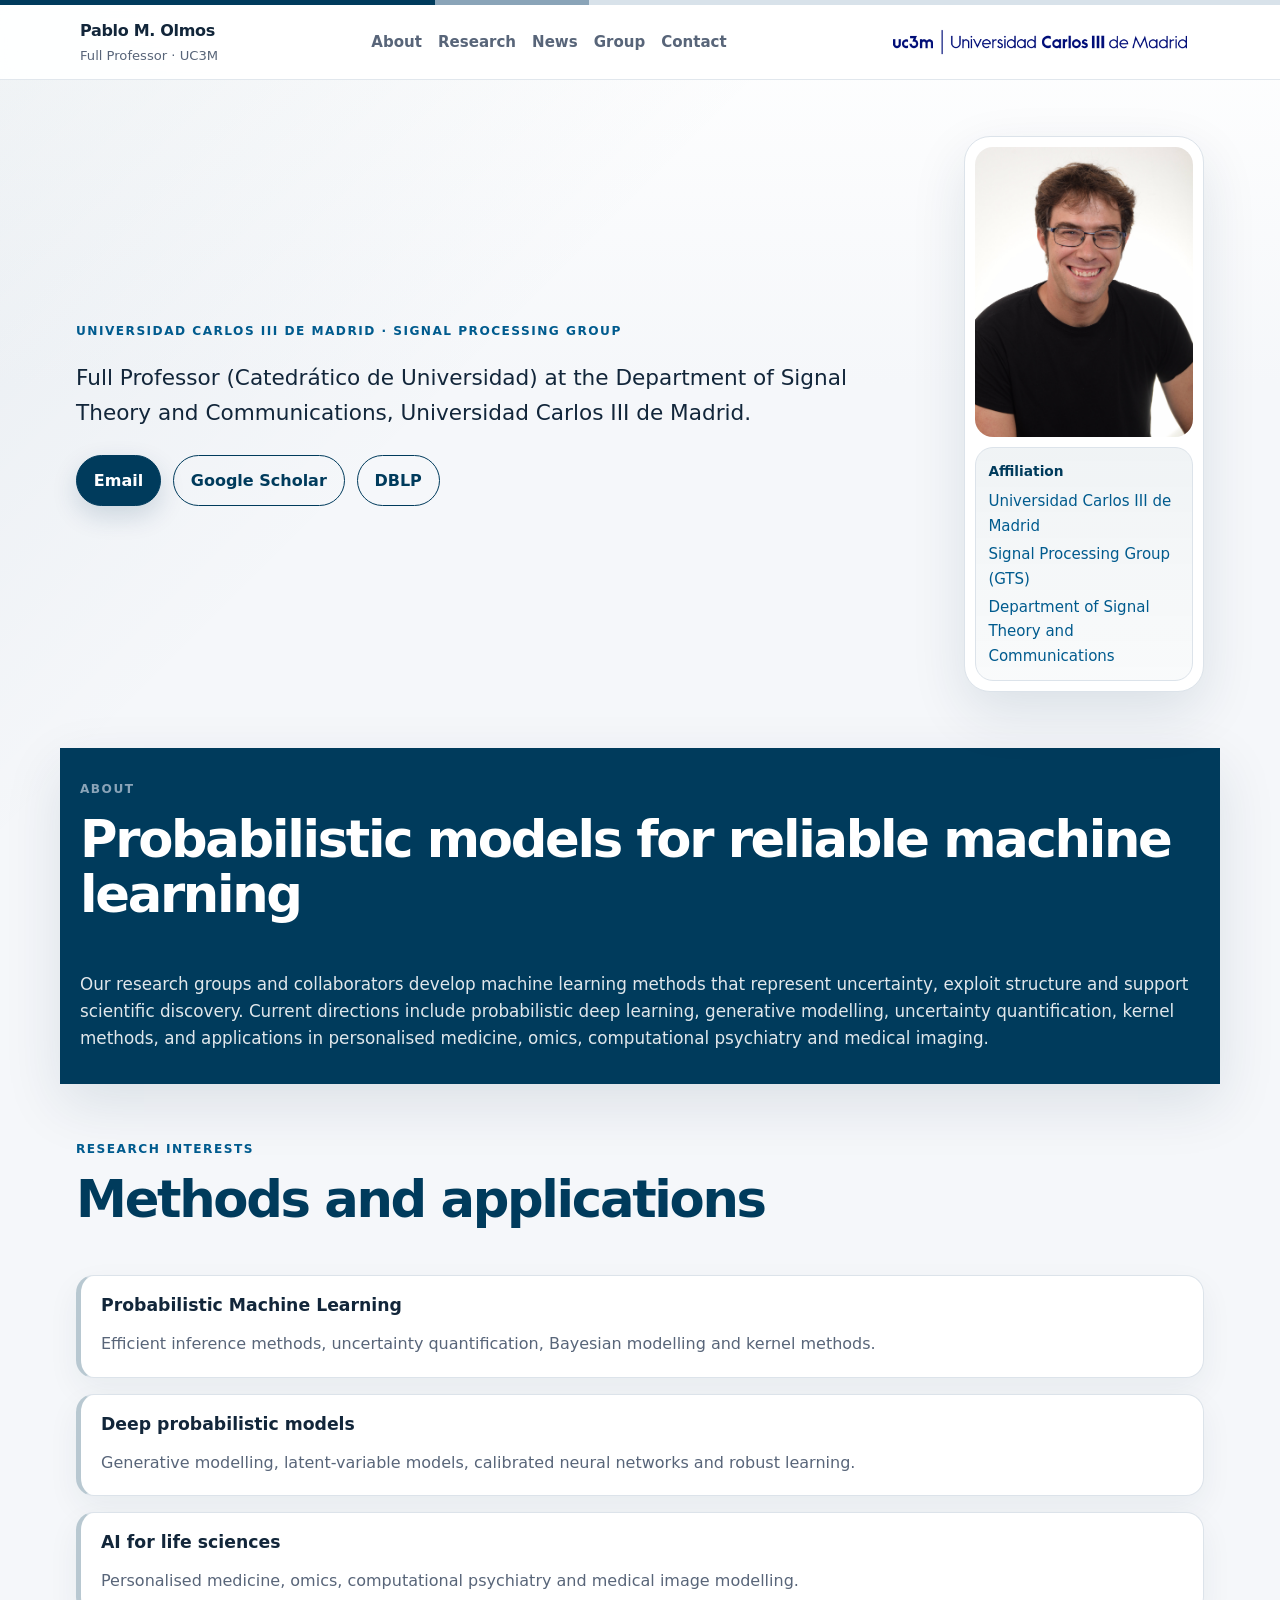
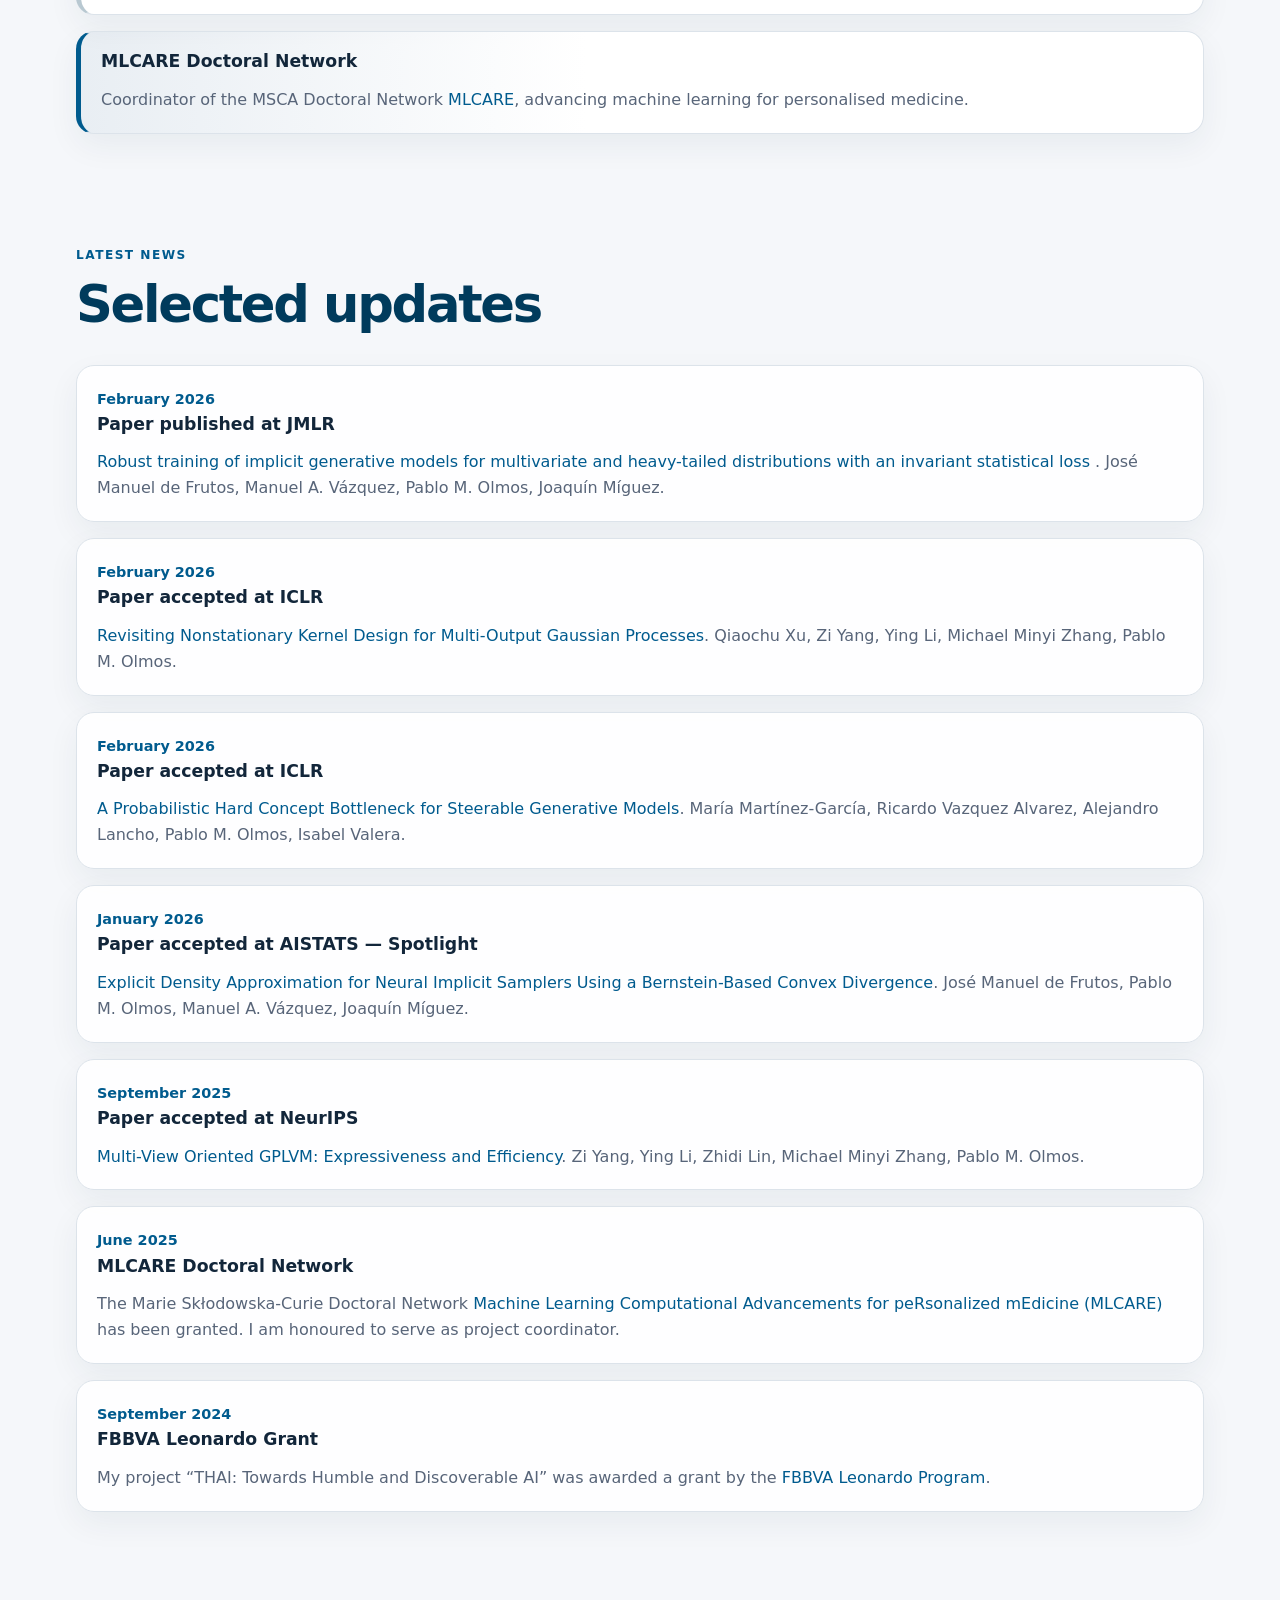
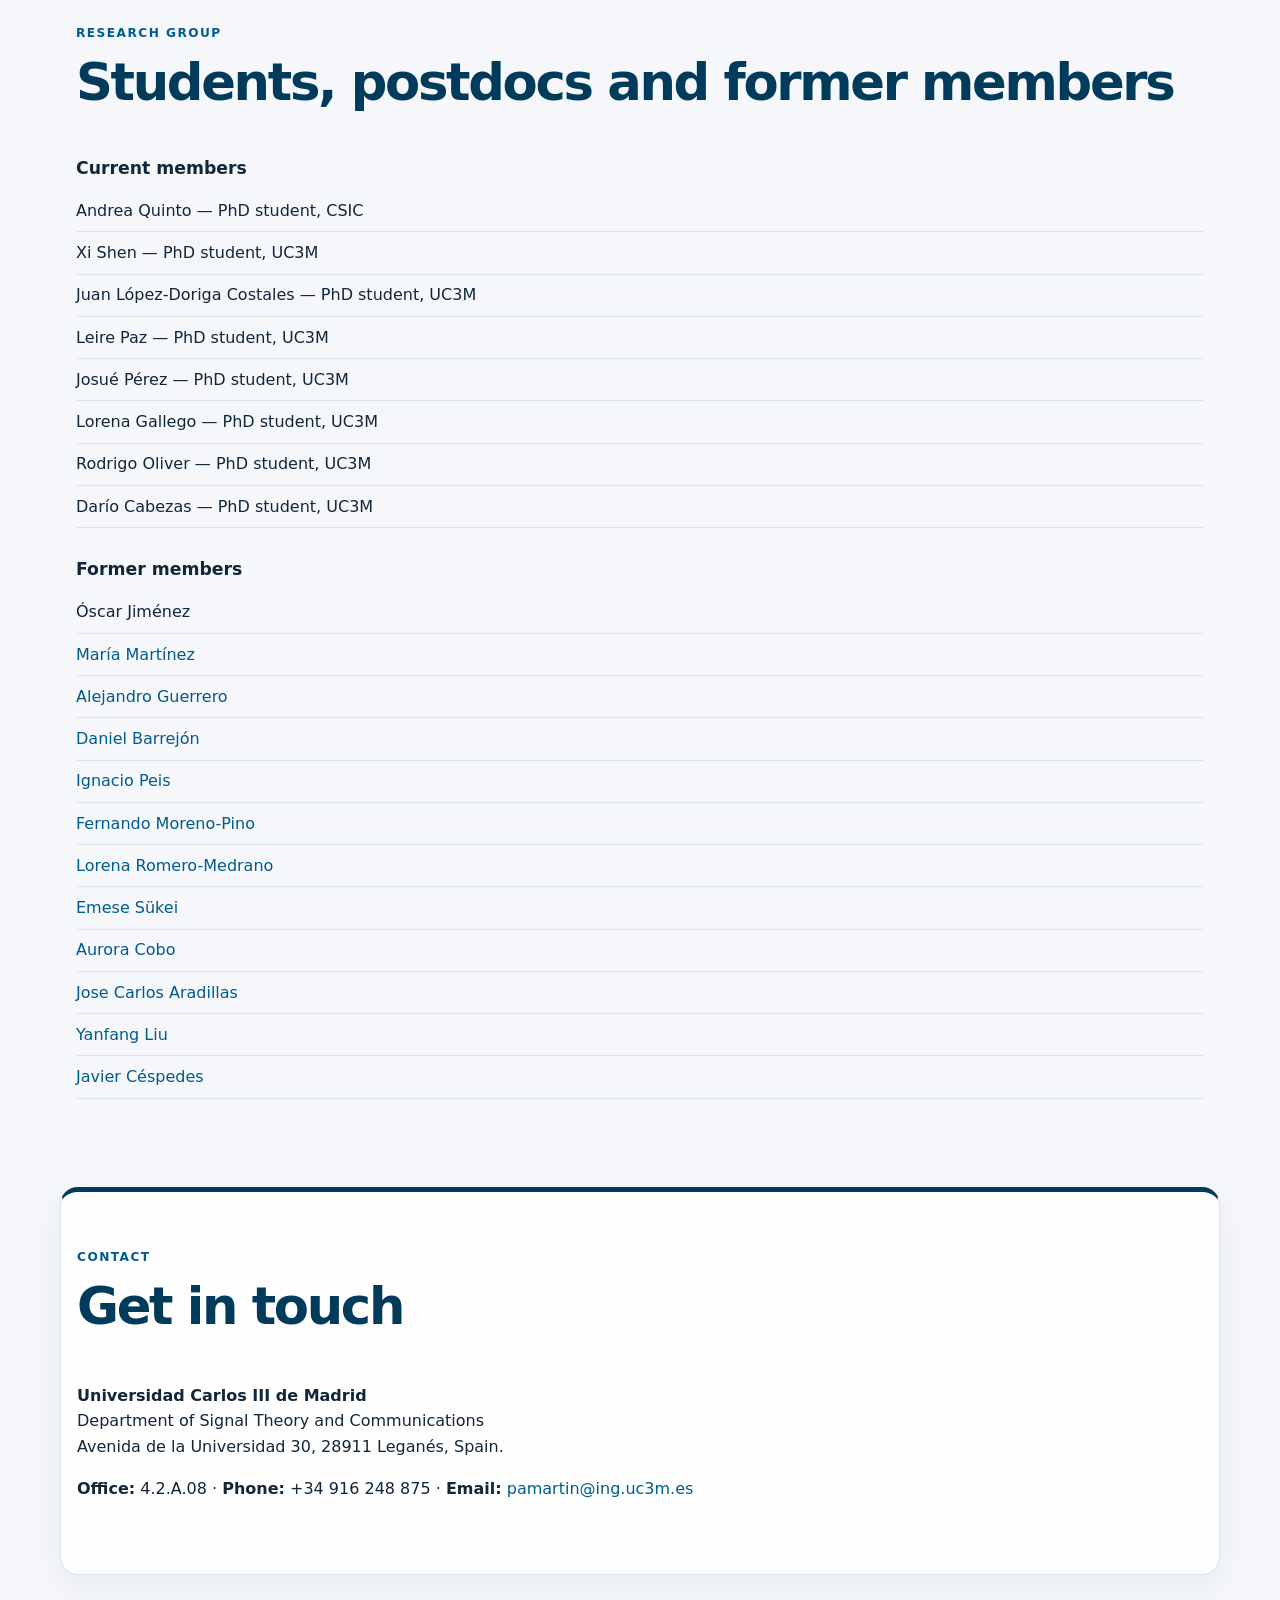
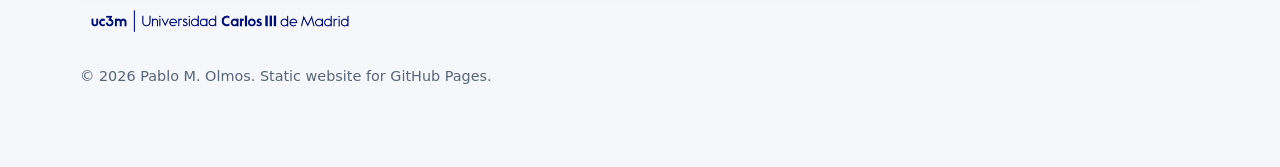
==== index.html @ 57d742e1 "page update" ====
<!doctype html>
<html lang="en">
<head>
  <meta charset="utf-8" />
  <meta name="viewport" content="width=device-width, initial-scale=1" />
  <meta name="description" content="Pablo M. Olmos — Full Professor at Universidad Carlos III de Madrid. Probabilistic machine learning, deep probabilistic models, and AI for personalised medicine." />
  <title>Pablo M. Olmos · UC3M</title>
  <style>
:root {
  --bg: #f5f7fa;
  --surface: #ffffff;
  --text: #12263a;
  --muted: #586579;
  --line: #dce3ea;
  --uc3m-blue: #003b5c;
  --uc3m-blue-2: #005b8e;
  --uc3m-accent: #4f7f9f;
  --uc3m-soft: #8aa4b8;
  --card: #ffffff;
  --shadow: 0 20px 55px rgba(0, 43, 73, .11);
  --radius: 18px;
}

* { box-sizing: border-box; }
html { scroll-behavior: smooth; }
body {
  margin: 0;
  font-family: Inter, ui-sans-serif, system-ui, -apple-system, BlinkMacSystemFont, "Segoe UI", sans-serif;
  color: var(--text);
  background:
    linear-gradient(135deg, rgba(0, 59, 92, .06), transparent 38rem),
    linear-gradient(180deg, #ffffff 0, var(--bg) 24rem);
  line-height: 1.62;
}

a { color: var(--uc3m-blue-2); text-decoration: none; }
a:hover { color: var(--uc3m-blue-2); text-decoration: underline; }

.site-header {
  position: sticky;
  top: 0;
  z-index: 10;
  background: rgba(255, 255, 255, .93);
  backdrop-filter: blur(16px);
  border-bottom: 1px solid rgba(220, 227, 234, .85);
}
.topline {
  height: 5px;
  background: linear-gradient(90deg, var(--uc3m-blue) 0 34%, var(--uc3m-soft) 34% 46%, #d8e2ea 46% 100%);
}
.nav {
  max-width: 1160px;
  margin: 0 auto;
  padding: .8rem 1.25rem;
  display: flex;
  align-items: center;
  justify-content: space-between;
  gap: 1.2rem;
}
.brand { color: var(--text); text-decoration: none; }
.brand:hover { color: var(--text); text-decoration: none; }
.brand-name {
  display: block;
  font-weight: 850;
  letter-spacing: -.02em;
}
.brand-role {
  display: block;
  color: var(--muted);
  font-size: .82rem;
  margin-top: .05rem;
}
.nav-links {
  display: flex;
  gap: 1rem;
  flex-wrap: wrap;
  justify-content: center;
  font-size: .94rem;
  font-weight: 650;
}
.nav-links a { color: var(--muted); }
.nav-links a:hover { color: var(--uc3m-blue); text-decoration: none; }
.uc3m-mark img {
  display: block;
  width: 320px;
  max-width: 36vw;
  height: auto;
  object-fit: contain;
}

.section {
  max-width: 1160px;
  margin: 0 auto;
  padding: 4.7rem 1.25rem;
}
.hero {
  min-height: 70vh;
  display: grid;
  grid-template-columns: minmax(0, 1fr) 260px;
  gap: 3rem;
  align-items: center;
}
.eyebrow {
  margin: 0 0 .75rem;
  color: var(--uc3m-blue-2);
  font-weight: 850;
  letter-spacing: .12em;
  text-transform: uppercase;
  font-size: .76rem;
}
h1, h2, h3 { line-height: 1.08; margin: 0; }
h1 {
  font-size: clamp(3rem, 7vw, 5.8rem);
  letter-spacing: -.065em;
  color: var(--uc3m-blue);
}
h2 {
  font-size: clamp(2rem, 4vw, 3.25rem);
  letter-spacing: -.045em;
  color: var(--uc3m-blue);
}
h3 { font-size: 1.08rem; margin-bottom: .45rem; color: var(--text); }
.lead {
  font-size: clamp(1.12rem, 2vw, 1.35rem);
  color: var(--text);
  max-width: 64ch;
  margin: 1.2rem 0 0;
}
.intro {
  color: var(--muted);
  max-width: 62ch;
  font-size: 1.03rem;
}
.actions { display: flex; gap: .75rem; flex-wrap: wrap; margin-top: 1.55rem; }
.button {
  display: inline-flex;
  align-items: center;
  justify-content: center;
  min-height: 2.75rem;
  padding: .72rem 1.05rem;
  border-radius: 999px;
  border: 1px solid var(--uc3m-blue);
  background: var(--uc3m-blue);
  color: #fff;
  font-weight: 780;
  box-shadow: 0 10px 26px rgba(0, 59, 92, .16);
}
.button:hover {
  color: #fff;
  background: var(--uc3m-blue-2);
  border-color: var(--uc3m-blue-2);
  text-decoration: none;
}
.button.ghost {
  background: transparent;
  color: var(--uc3m-blue);
  box-shadow: none;
}
.button.ghost:hover { color: #fff; }

.profile-card {
  margin: 0;
  justify-self: end;
  width: 240px;
  background: var(--surface);
  border: 1px solid var(--line);
  border-radius: calc(var(--radius) + 8px);
  padding: .65rem;
  box-shadow: var(--shadow);
}
.portrait-card {
  margin: 0;
  border-radius: var(--radius);
  overflow: hidden;
  background: var(--surface);
}
.portrait-card img {
  display: block;
  width: 100%;
  aspect-ratio: 3 / 4;
  object-fit: cover;
}
.affiliation-box {
  margin-top: .65rem;
  padding: .75rem;
  border-radius: var(--radius);
  background: linear-gradient(180deg, rgba(0, 59, 92, .06), rgba(0, 59, 92, .025));
  border: 1px solid var(--line);
  color: var(--muted);
  font-size: .86rem;
}
.affiliation-box strong,
.affiliation-box a,
.affiliation-box span {
  display: block;
}
.affiliation-box strong {
  color: var(--uc3m-blue);
  margin-bottom: .45rem;
}
.affiliation-box a,
.affiliation-box span {
  margin-top: .25rem;
  font-size: .94rem;
}

.about-panel {
  display: grid;
  grid-template-columns: minmax(230px, .75fr) minmax(0, 1fr);
  gap: 3rem;
  background: var(--uc3m-blue);
  color: #fff;
  border-radius: calc(var(--radius) + 10px);
  padding: 3rem;
  box-shadow: var(--shadow);
}
.about-panel h2,
.about-panel p { color: #fff; }
.about-panel .eyebrow { color: var(--uc3m-soft); }
.about-panel > p {
  margin: 0;
  color: rgba(255,255,255,.88);
  font-size: 1.05rem;
}

.grid-two {
  display: grid;
  grid-template-columns: minmax(230px, .65fr) minmax(0, 1fr);
  gap: 3rem;
}
.cards { display: grid; gap: 1rem; }
.card, .news-item, .contact-card {
  background: rgba(255, 255, 255, .94);
  border: 1px solid var(--line);
  border-radius: var(--radius);
  padding: 1.25rem;
  box-shadow: 0 12px 32px rgba(0, 43, 73, .06);
}
.card {
  border-left: 5px solid rgba(0, 59, 92, .28);
}
.card.highlight {
  border-left-color: var(--uc3m-blue-2);
  background: linear-gradient(90deg, rgba(79, 127, 159, .075), #fff 45%);
}
.card p, .news-item p {
  color: var(--muted);
  margin-bottom: 0;
}
.section-heading { margin-bottom: 2rem; }
.timeline {
  position: relative;
  display: grid;
  gap: 1rem;
}
.news-item {
  background: rgba(255, 255, 255, .94);
  border: 1px solid var(--line);
  border-radius: var(--radius);
  padding: 1.25rem;
  box-shadow: 0 12px 32px rgba(0, 43, 73, .06);
}
.news-item time {
  color: var(--uc3m-blue-2);
  font-weight: 850;
  font-size: .9rem;
}
.news-item h3 { margin-top: .2rem; }

.clean-list {
  padding: 0;
  margin: .8rem 0 2rem;
  list-style: none;
}
.clean-list li {
  padding: .48rem 0;
  border-bottom: 1px solid rgba(220, 227, 234, .9);
}
.columns { columns: 2; column-gap: 2rem; }
.columns li { break-inside: avoid; }

.contact-card {
  display: grid;
  grid-template-columns: minmax(230px, .65fr) minmax(0, 1fr);
  gap: 3rem;
  max-width: 1160px;
  border-top: 5px solid var(--uc3m-blue);
}
.contact-card p { margin-top: 0; }

.footer {
  max-width: 1160px;
  margin: 0 auto;
  padding: 2rem 1.25rem 4rem;
  color: var(--muted);
  font-size: .9rem;
  display: flex;
  align-items: center;
  justify-content: space-between;
  gap: 1rem;
}
.footer img {
  width: 280px;
  max-width: 100%;
  height: auto;
  object-fit: contain;
}

@media (max-width: 860px) {
  .nav {
    display: flex;
    flex-direction: column;
    align-items: flex-start;
  }
  .nav-links {
    justify-content: flex-start;
  }
  .uc3m-mark img {
    width: 280px;
    max-width: 100%;
    min-width: 0;
  }
  .hero, .grid-two, .about-panel, .contact-card {
    grid-template-columns: 1fr;
  }
  .profile-card {
    justify-self: start;
    width: 220px;
  }
  .section { padding: 3.5rem 1rem; }
  .hero { min-height: auto; }
  .about-panel { padding: 2rem 1.25rem; border-radius: 0; }
  .columns { columns: 1; }
  .footer {
    flex-direction: column;
    align-items: flex-start;
  }
}
  .hero, .grid-two, .about-panel, .contact-card {
    grid-template-columns: 1fr;
  }
  .section { padding: 3.5rem 1rem; }
  .hero {
  min-height: 70vh;
  display: grid;
  grid-template-columns: minmax(0, 1fr) 260px;
  gap: 3rem;
  align-items: center;
}
  .about-panel { padding: 2rem 1.25rem; border-radius: 0; }
  .columns { columns: 1; }
  .footer {
    flex-direction: column;
    align-items: flex-start;
  }
}
  .uc3m-mark img {
  display: block;
  width: 320px;
  max-width: 36vw;
  height: auto;
  object-fit: contain;
}
  .hero, .grid-two, .about-panel, .contact-card {
    grid-template-columns: 1fr;
  }
  .section { padding: 3.5rem 1rem; }
  .hero {
  min-height: 70vh;
  display: grid;
  grid-template-columns: minmax(0, 1fr) 260px;
  gap: 3rem;
  align-items: center;
}
  .about-panel { padding: 2rem 1.25rem; border-radius: 0; }
  .news-item {
  background: rgba(255, 255, 255, .94);
  border: 1px solid var(--line);
  border-radius: var(--radius);
  padding: 1.25rem;
  box-shadow: 0 12px 32px rgba(0, 43, 73, .06);
}
  .columns { columns: 1; }
  .footer {
    flex-direction: column;
    align-items: flex-start;
  }
}


@media (max-width: 1040px) {
  .uc3m-mark img {
  display: block;
  width: 320px;
  max-width: 36vw;
  height: auto;
  object-fit: contain;
}
}

  </style>
</head>
<body>
  <header class="site-header">
    <div class="topline"></div>
    <nav class="nav" aria-label="Main navigation">
      <a class="brand" href="#top">
        <span class="brand-name">Pablo M. Olmos</span>
        <span class="brand-role">Full Professor · UC3M</span>
      </a>
      <div class="nav-links">
        <a href="#about">About</a>
        <a href="#research">Research</a>
        <a href="#news">News</a>
        <a href="#group">Group</a>
        <a href="#contact">Contact</a>
      </div>
      <a class="uc3m-mark" href="https://www.uc3m.es/" target="_blank" rel="noopener" aria-label="Universidad Carlos III de Madrid">
        <img src="assets/uc3m-logo.png" alt="Universidad Carlos III de Madrid" />
      </a>
    </nav>
  </header>

  <main id="top">
    <section class="hero section">
      <div class="hero-copy">
        <p class="eyebrow">Universidad Carlos III de Madrid · Signal Processing Group</p>
        <p class="lead">Full Professor (Catedrático de Universidad) at the Department of Signal Theory and Communications, Universidad Carlos III de Madrid.</p>
        <div class="actions">
          <a class="button" href="mailto:pamartin@ing.uc3m.es">Email</a>
          <a class="button ghost" href="https://scholar.google.com/citations?user=pdcdDVoAAAAJ&hl=es" target="_blank" rel="noopener">Google Scholar</a>
          <a class="button ghost" href="https://dblp.org/pid/83/8261.html" target="_blank" rel="noopener">DBLP</a>
        </div>
      </div>

      <aside class="profile-card" aria-label="Profile summary">
        <figure class="portrait-card">
          <img src="assets/foto_calidad_low_res.jpg" alt="Me" />
        </figure>
        <div class="affiliation-box">
          <strong>Affiliation</strong>
          <a href="https://www.uc3m.es/" target="_blank" rel="noopener">Universidad Carlos III de Madrid</a>
          <a href="http://gts.tsc.uc3m.es/" target="_blank" rel="noopener">Signal Processing Group (GTS)</a>
          <a href="https://www.tsc.uc3m.es/" target="_blank" rel="noopener">Department of Signal Theory and Communications</a>
        </div>
      </aside>
    </section>

    <section id="about" class="section about-panel">
      <div>
        <p class="eyebrow">About</p>
        <h2>Probabilistic models for reliable machine learning</h2>
      </div>
      <p>Our research groups and collaborators develop machine learning methods that represent uncertainty, exploit structure and support scientific discovery. Current directions include probabilistic deep learning, generative modelling, uncertainty quantification, kernel methods, and applications in personalised medicine, omics, computational psychiatry and medical imaging.</p>
    </section>

    <section id="research" class="section grid-two">
      <div>
        <p class="eyebrow">Research interests</p>
        <h2>Methods and applications</h2>
      </div>
      <div class="cards">
        <article class="card"><h3>Probabilistic Machine Learning</h3><p>Efficient inference methods, uncertainty quantification, Bayesian modelling and kernel methods.</p></article>
        <article class="card"><h3>Deep probabilistic models</h3><p>Generative modelling, latent-variable models, calibrated neural networks and robust learning.</p></article>
        <article class="card"><h3>AI for life sciences</h3><p>Personalised medicine, omics, computational psychiatry and medical image modelling.</p></article>
        <article class="card highlight"><h3>MLCARE Doctoral Network</h3><p>Coordinator of the MSCA Doctoral Network <a href="https://cordis.europa.eu/project/id/101226456" target="_blank" rel="noopener">MLCARE</a>, advancing machine learning for personalised medicine.</p></article>
      </div>
    </section>

    <section id="news" class="section">
      <div class="section-heading">
        <p class="eyebrow">Latest news</p>
        <h2>Selected updates</h2>
      </div>

      <div class="timeline">
        <article class="news-item"><time>February 2026</time><h3>Paper published at JMLR </h3><p><a href="http://jmlr.org/papers/v27/25-1660.html" target="_blank" rel="noopener"> Robust training of implicit generative models for multivariate and heavy-tailed distributions with an invariant statistical loss </a>. José Manuel de Frutos, Manuel A. Vázquez, Pablo M. Olmos, Joaquín Míguez.</p></article>
        <article class="news-item"><time>February 2026</time><h3>Paper accepted at ICLR</h3><p><a href="https://openreview.net/forum?id=vFfujX5Ygn" target="_blank" rel="noopener">Revisiting Nonstationary Kernel Design for Multi-Output Gaussian Processes</a>. Qiaochu Xu, Zi Yang, Ying Li, Michael Minyi Zhang, Pablo M. Olmos.</p></article>
        <article class="news-item"><time>February 2026</time><h3>Paper accepted at ICLR</h3><p><a href="https://openreview.net/forum?id=Kcb6WufAco" target="_blank" rel="noopener">A Probabilistic Hard Concept Bottleneck for Steerable Generative Models</a>. María Martínez-García, Ricardo Vazquez Alvarez, Alejandro Lancho, Pablo M. Olmos, Isabel Valera.</p></article>
        <article class="news-item"><time>January 2026</time><h3>Paper accepted at AISTATS — Spotlight</h3><p><a href="https://openreview.net/forum?id=h0R1wEON9v" target="_blank" rel="noopener">Explicit Density Approximation for Neural Implicit Samplers Using a Bernstein-Based Convex Divergence</a>. José Manuel de Frutos, Pablo M. Olmos, Manuel A. Vázquez, Joaquín Míguez.</p></article>
        <article class="news-item"><time>September 2025</time><h3>Paper accepted at NeurIPS</h3><p><a href="https://openreview.net/forum?id=gVtk4lzhcl" target="_blank" rel="noopener">Multi-View Oriented GPLVM: Expressiveness and Efficiency</a>. Zi Yang, Ying Li, Zhidi Lin, Michael Minyi Zhang, Pablo M. Olmos.</p></article>
        <article class="news-item"><time>June 2025</time><h3>MLCARE Doctoral Network</h3><p>The Marie Skłodowska-Curie Doctoral Network <a href="https://cordis.europa.eu/project/id/101226456" target="_blank" rel="noopener">Machine Learning Computational Advancements for peRsonalized mEdicine (MLCARE)</a> has been granted. I am honoured to serve as project coordinator.</p></article>
        <article class="news-item"><time>September 2024</time><h3>FBBVA Leonardo Grant</h3><p>My project “THAI: Towards Humble and Discoverable AI” was awarded a grant by the <a href="https://www.redleonardo.es/noticias/adjudicadas-becas-leonardo-2024/" target="_blank" rel="noopener">FBBVA Leonardo Program</a>.</p></article>
      </div>
    </section>

    <section id="group" class="section grid-two">
      <div>
        <p class="eyebrow">Research group</p>
        <h2>Students, postdocs and former members</h2>
      </div>
      <div>
        <h3>Current members</h3>
        <ul class="clean-list">
          <li>Andrea Quinto — PhD student, CSIC</li>
          <li>Xi Shen — PhD student, UC3M</li>
          <li>Juan López-Doriga Costales — PhD student, UC3M</li>
          <li>Leire Paz — PhD student, UC3M</li>
          <li>Josué Pérez — PhD student, UC3M</li>
          <li>Lorena Gallego — PhD student, UC3M</li>
          <li>Rodrigo Oliver — PhD student, UC3M</li>
          <li>Darío Cabezas — PhD student, UC3M</li>
        </ul>

        <h3>Former members</h3>
        <ul class="clean-list columns">
          <li>Óscar Jiménez </li>
          <li><a href="https://mariamartinezgarcia.github.io/" target="_blank" rel="noopener">María Martínez</a></li>
          <li><a href="https://aguerrerolopez.github.io/" target="_blank" rel="noopener">Alejandro Guerrero</a></li>
          <li><a href="https://dbarrejon.github.io/" target="_blank" rel="noopener">Daniel Barrejón</a></li>
          <li><a href="https://ipeis.github.io/" target="_blank" rel="noopener">Ignacio Peis</a></li>
          <li><a href="https://fmorenopino.github.io/" target="_blank" rel="noopener">Fernando Moreno-Pino</a></li>
          <li><a href="https://scholar.google.com/citations?user=a2p0zSIAAAAJ&hl=en" target="_blank" rel="noopener">Lorena Romero-Medrano</a></li>
          <li><a href="https://scholar.google.com/citations?user=Qajq3sYAAAAJ&hl=en" target="_blank" rel="noopener">Emese Sükei</a></li>
          <li><a href="https://scholar.google.com/citations?user=J38Ue5UAAAAJ&hl=es" target="_blank" rel="noopener">Aurora Cobo</a></li>
          <li><a href="https://scholar.google.es/citations?user=ePQfVqsAAAAJ&hl=es" target="_blank" rel="noopener">Jose Carlos Aradillas</a></li>
          <li><a href="https://scholar.google.com/citations?user=E2M54EIAAAAJ&hl=es" target="_blank" rel="noopener">Yanfang Liu</a></li>
          <li><a href="https://scholar.google.es/citations?user=3rkwqOkAAAAJ&hl=en" target="_blank" rel="noopener">Javier Céspedes</a></li>
        </ul>
      </div>
    </section>

    <section id="contact" class="section contact-card">
      <div>
        <p class="eyebrow">Contact</p>
        <h2>Get in touch</h2>
      </div>
      <div>
        <p><strong>Universidad Carlos III de Madrid</strong><br />Department of Signal Theory and Communications<br />Avenida de la Universidad 30, 28911 Leganés, Spain.</p>
        <p><strong>Office:</strong> 4.2.A.08 · <strong>Phone:</strong> +34 916 248 875 · <strong>Email:</strong> <a href="mailto:pamartin@ing.uc3m.es">pamartin@ing.uc3m.es</a></p>
      </div>
    </section>
  </main>

  <footer class="footer">
    <img src="assets/uc3m-logo.png" alt="Universidad Carlos III de Madrid" />
    <p>© 2026 Pablo M. Olmos. Static website for GitHub Pages.</p>
  </footer>
</body>
</html>
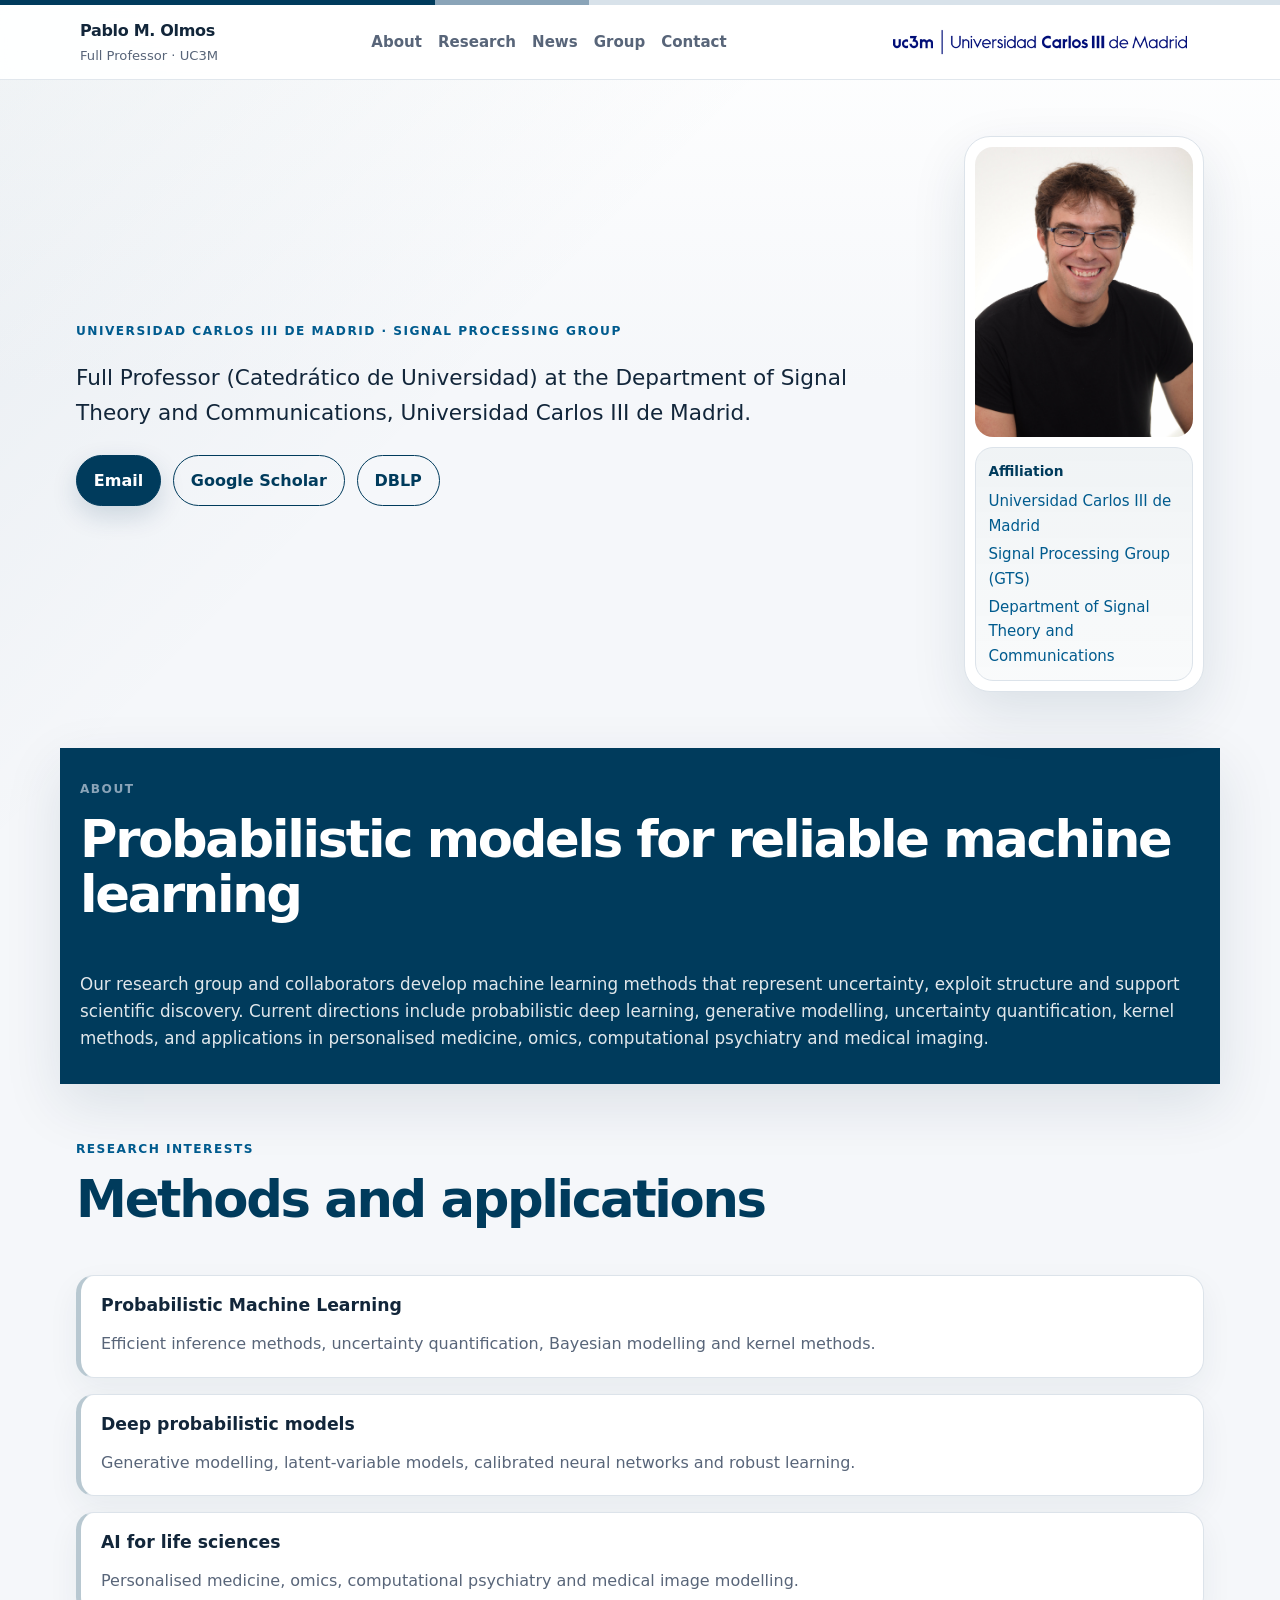
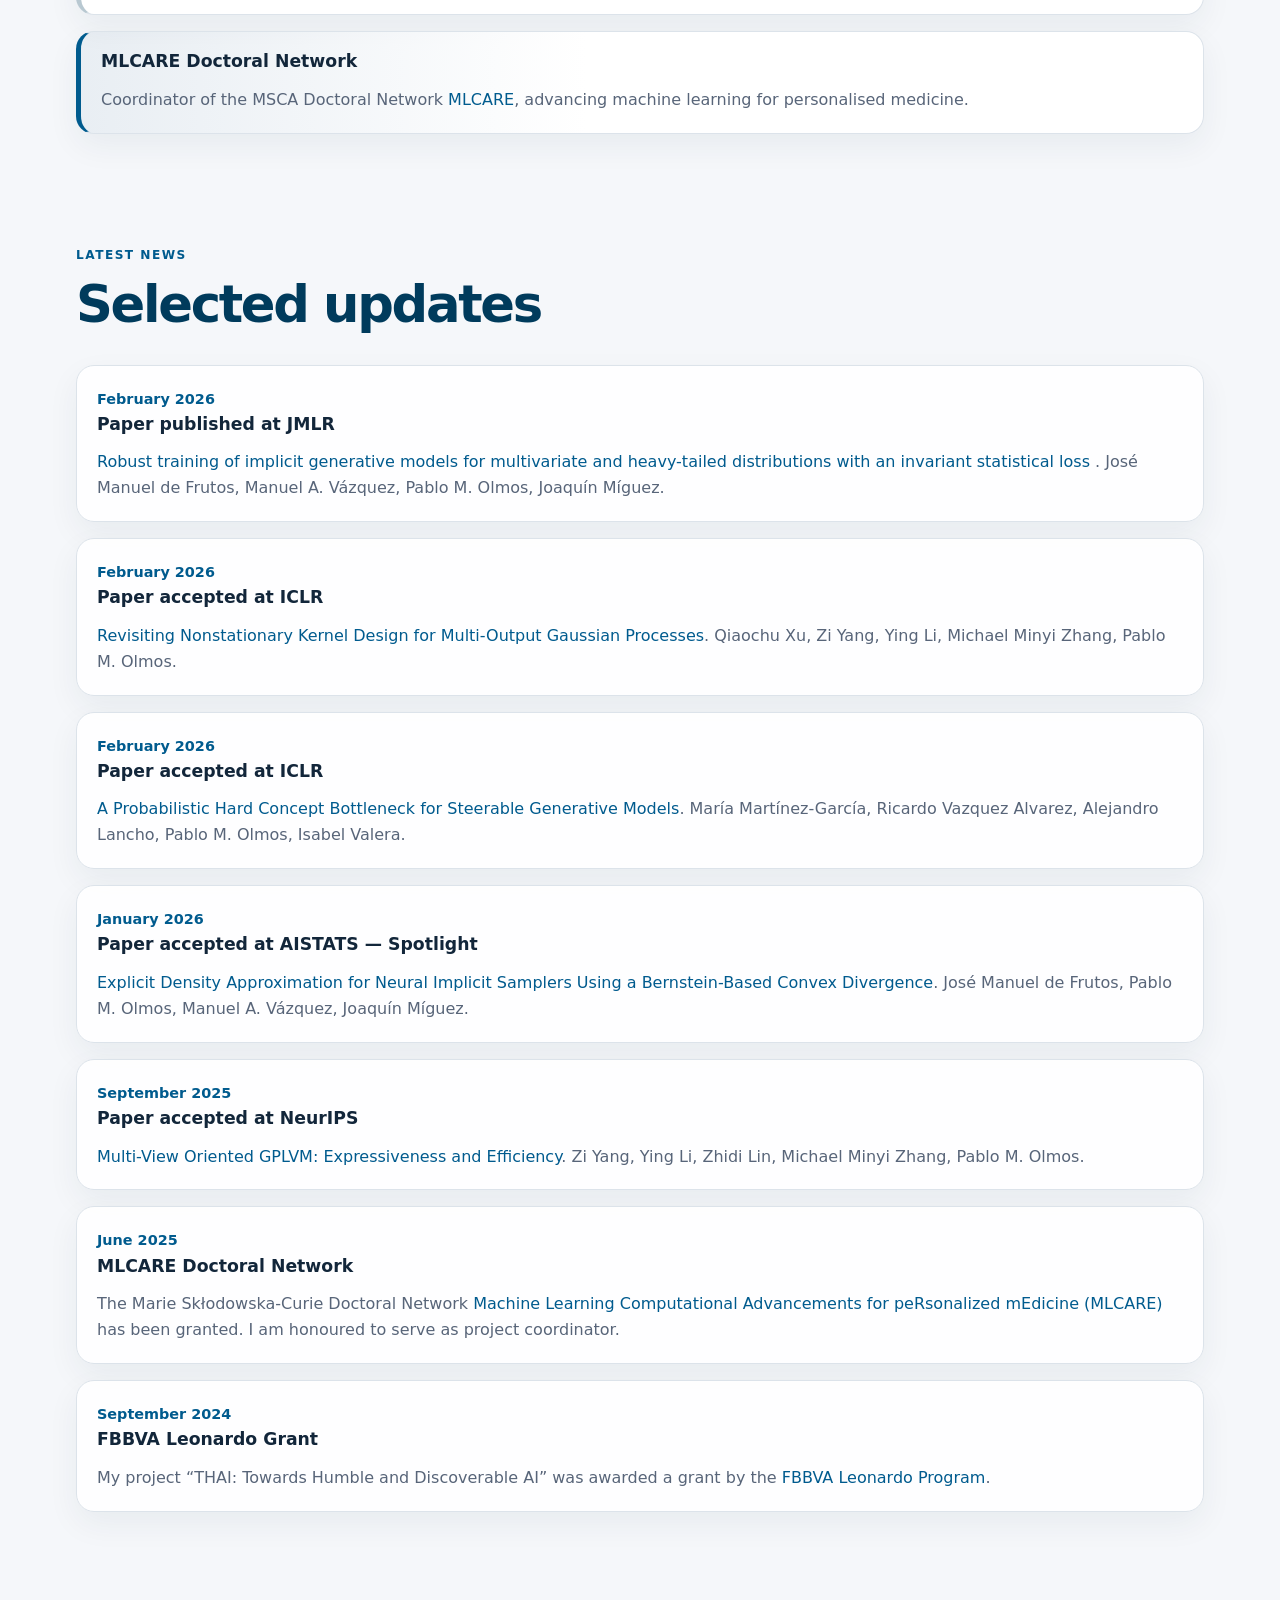
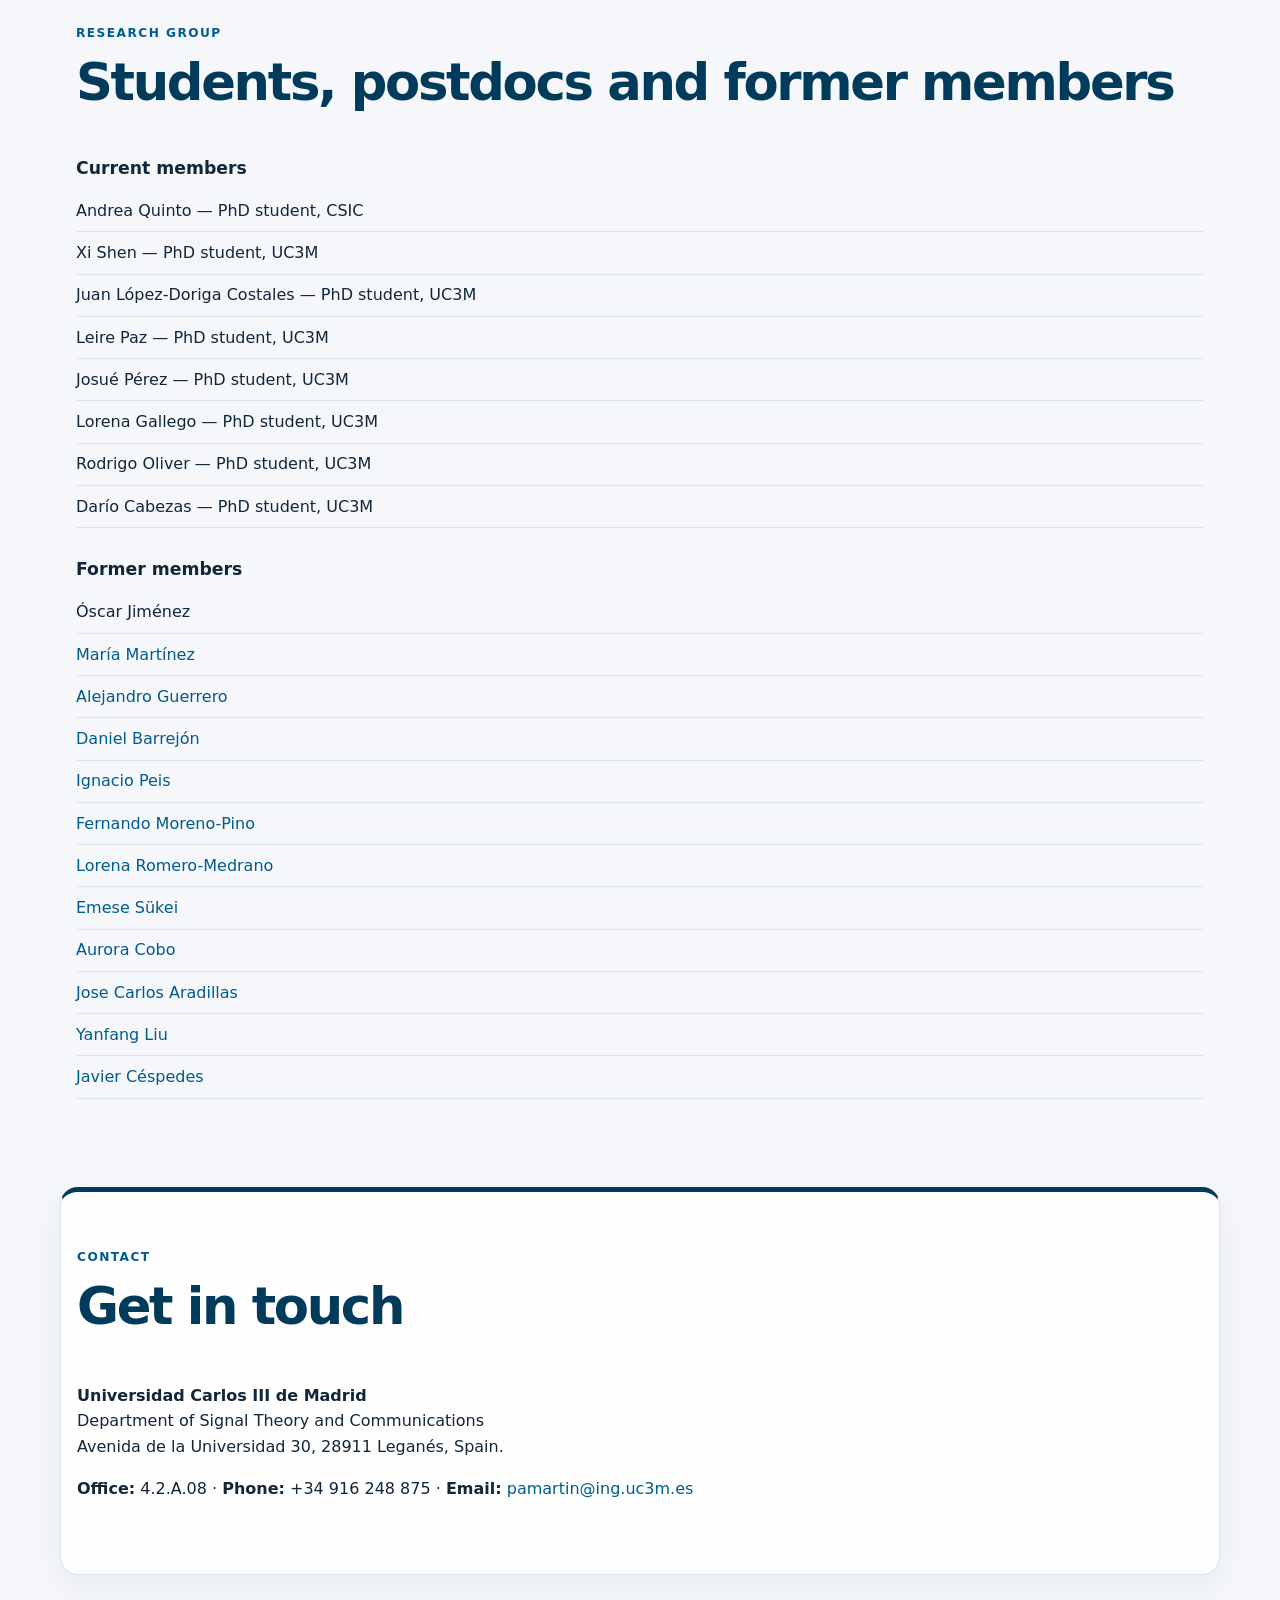
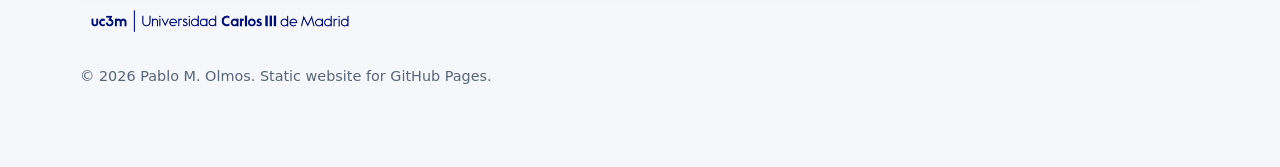
==== commit c5be8fc5: "Update index.html" ====
--- a/index.html
+++ b/index.html
@@ -451,7 +451,7 @@
         <p class="eyebrow">About</p>
         <h2>Probabilistic models for reliable machine learning</h2>
       </div>
-      <p>Our research groups and collaborators develop machine learning methods that represent uncertainty, exploit structure and support scientific discovery. Current directions include probabilistic deep learning, generative modelling, uncertainty quantification, kernel methods, and applications in personalised medicine, omics, computational psychiatry and medical imaging.</p>
+      <p>Our research group and collaborators develop machine learning methods that represent uncertainty, exploit structure and support scientific discovery. Current directions include probabilistic deep learning, generative modelling, uncertainty quantification, kernel methods, and applications in personalised medicine, omics, computational psychiatry and medical imaging.</p>
     </section>
 
     <section id="research" class="section grid-two">
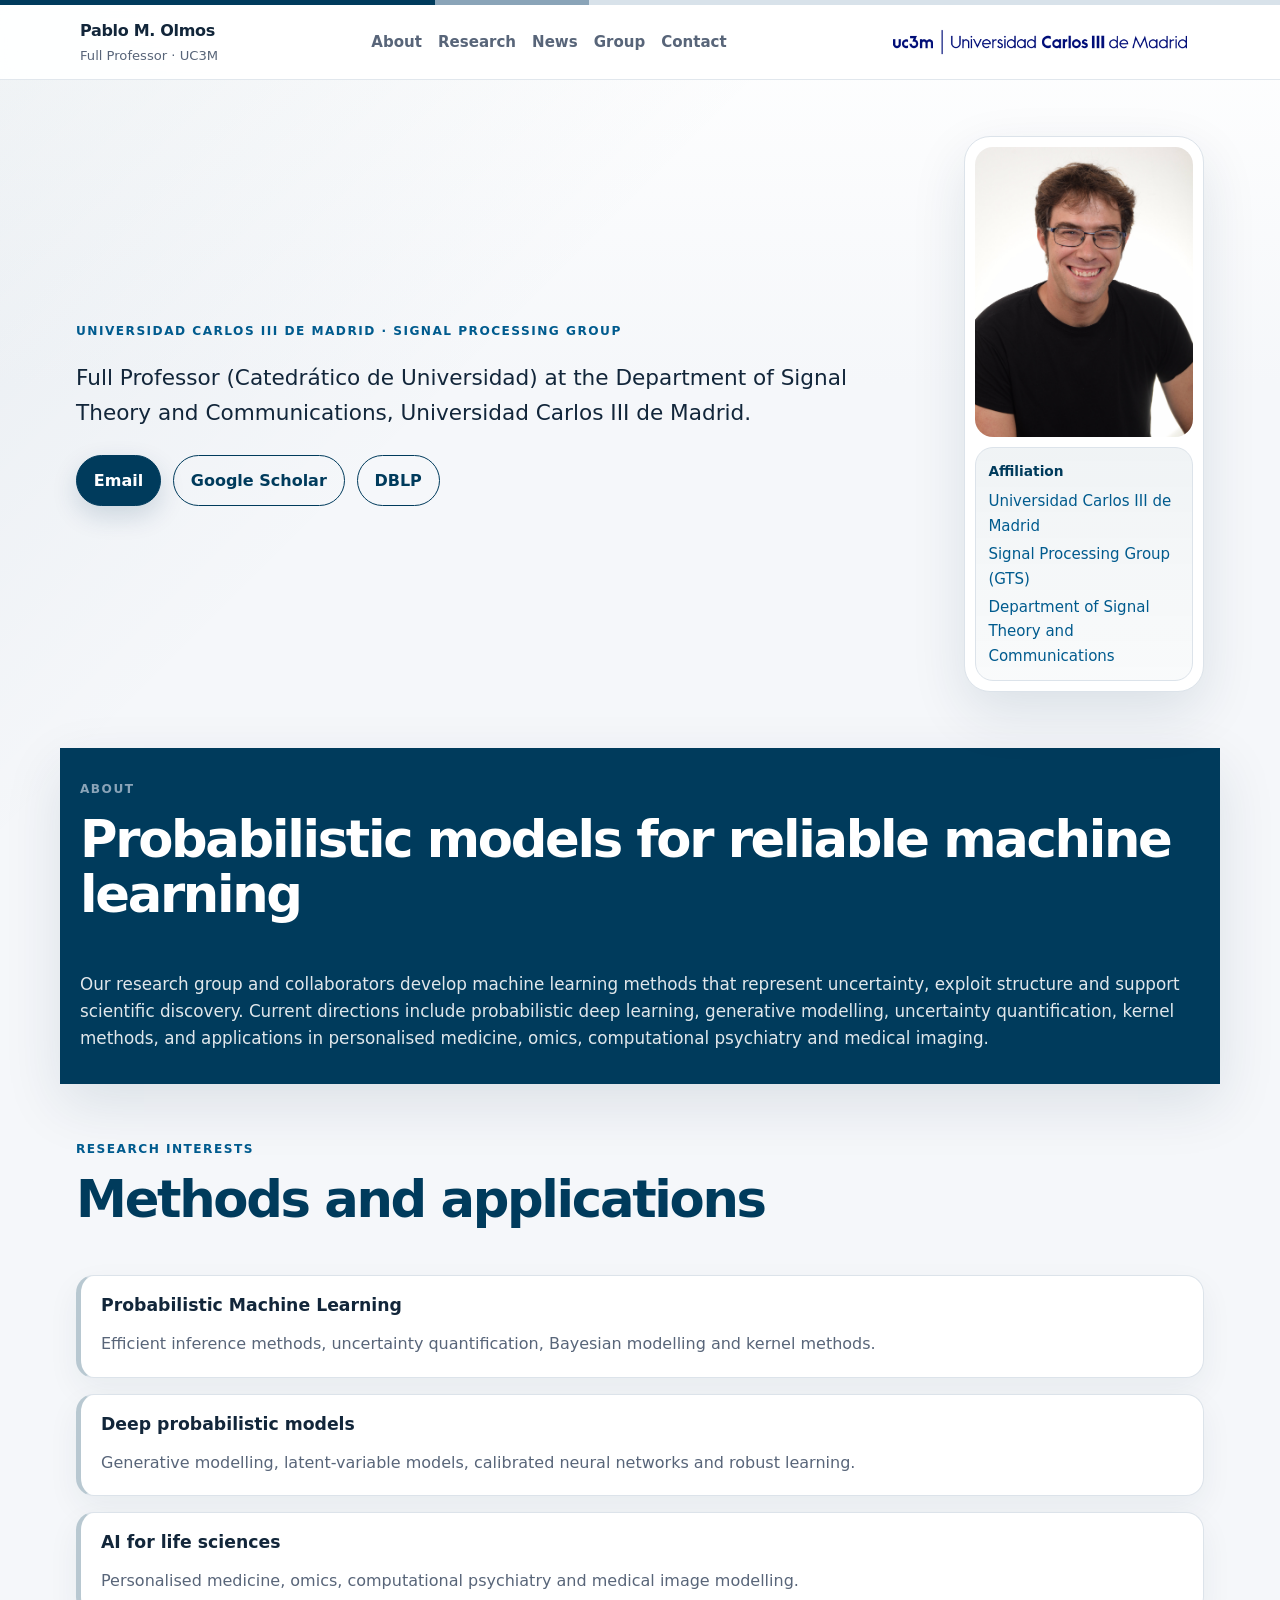
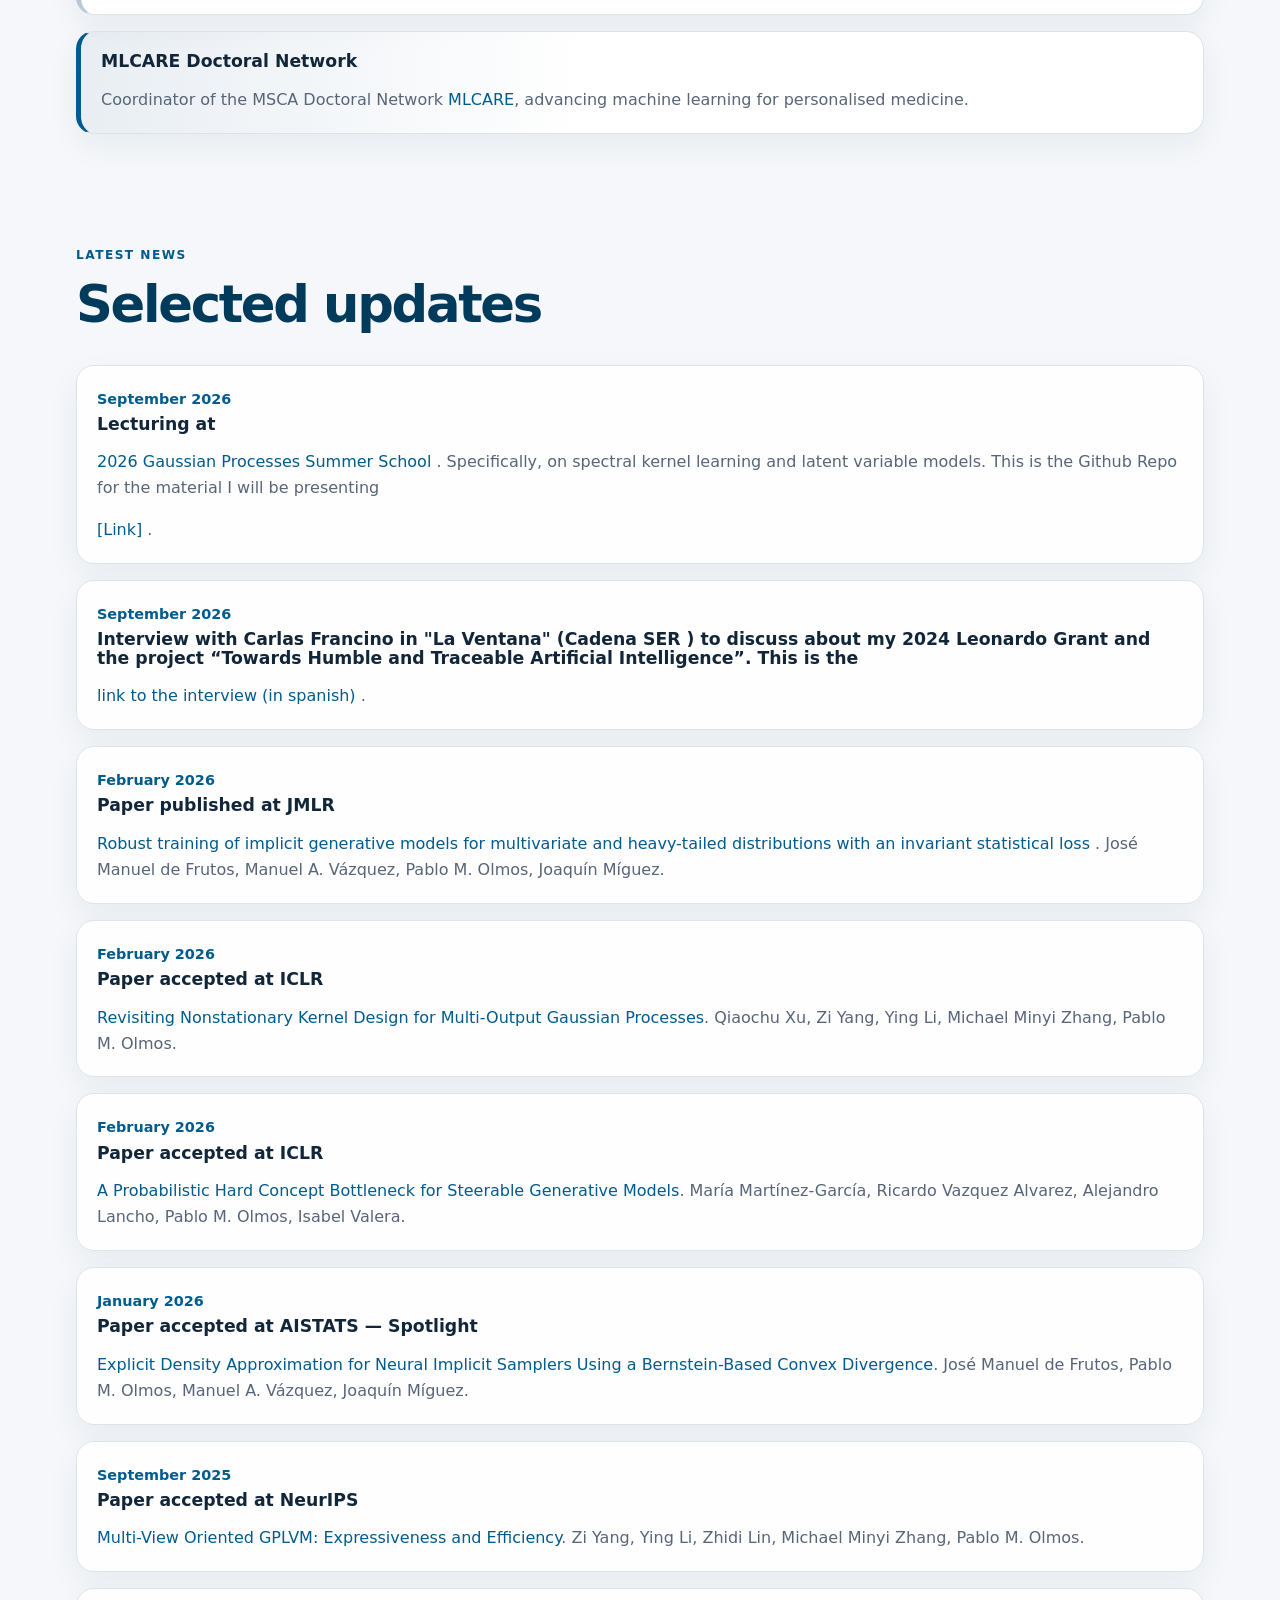
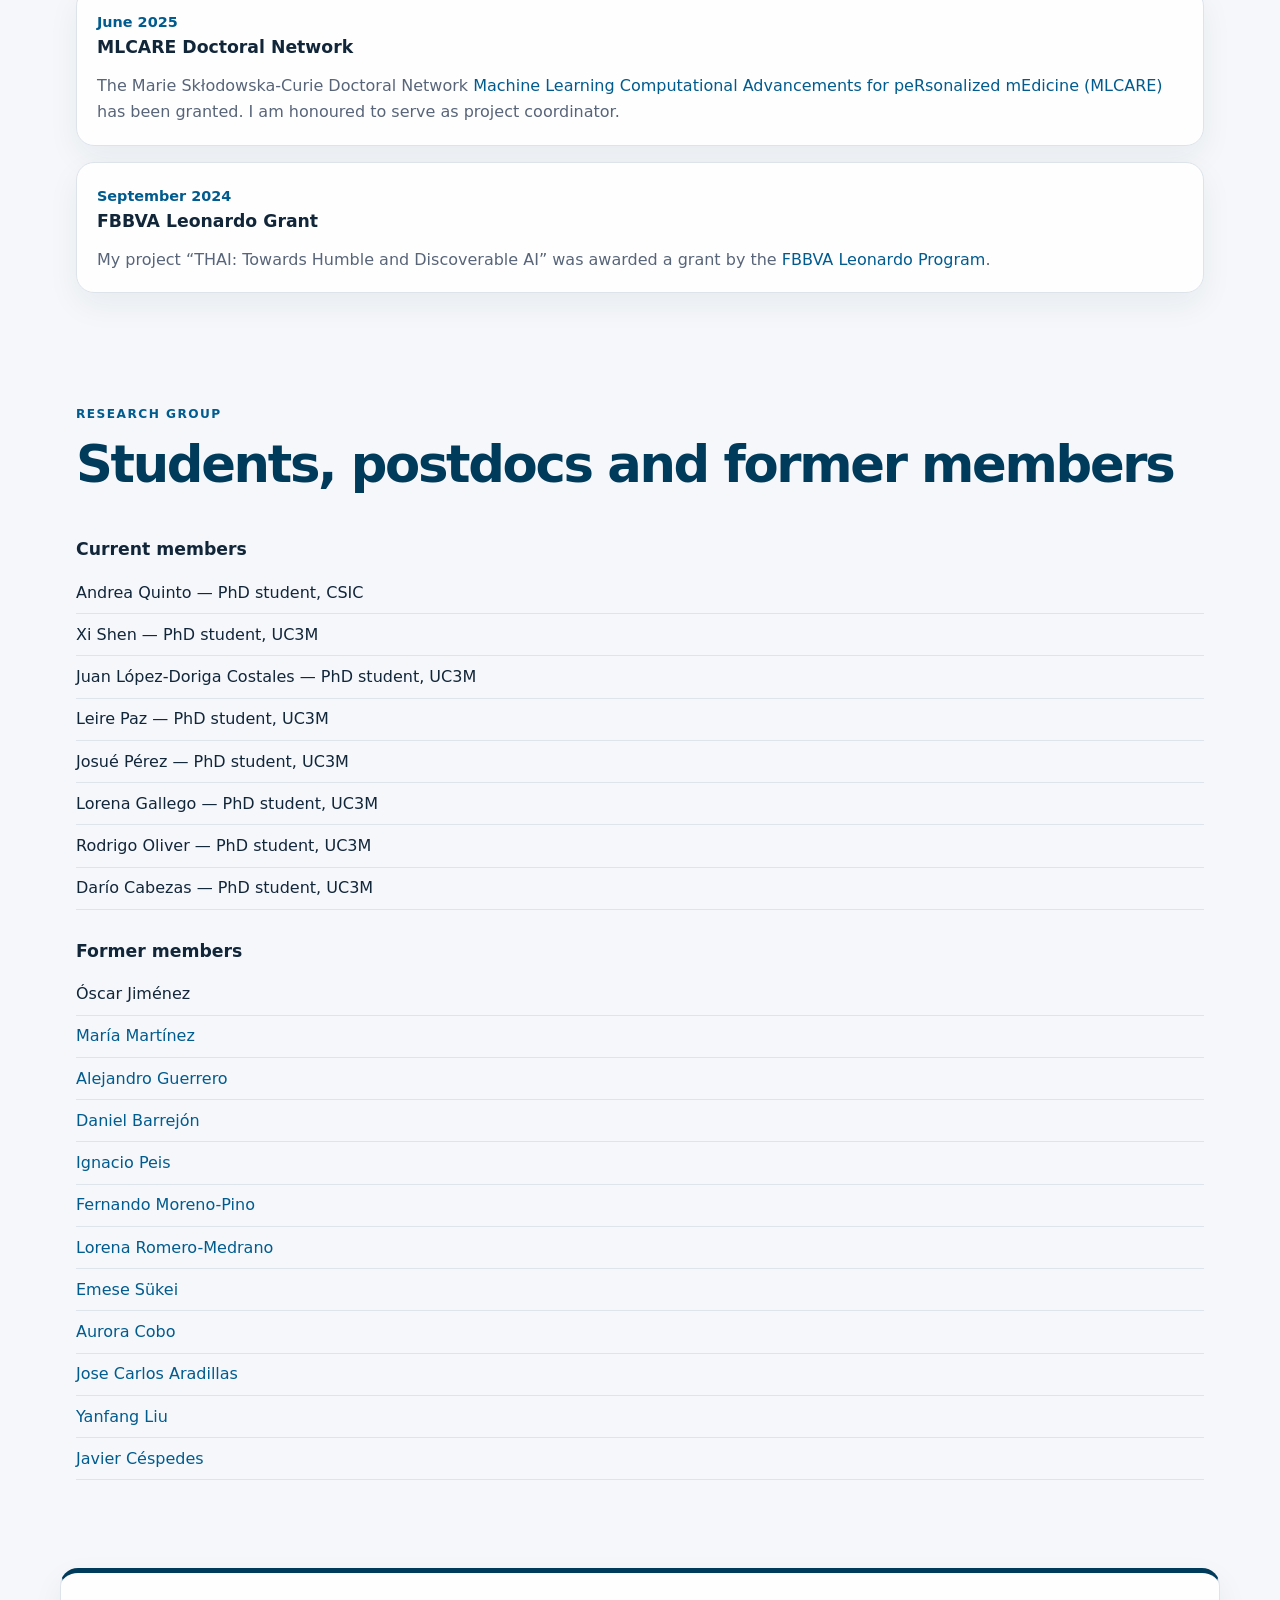
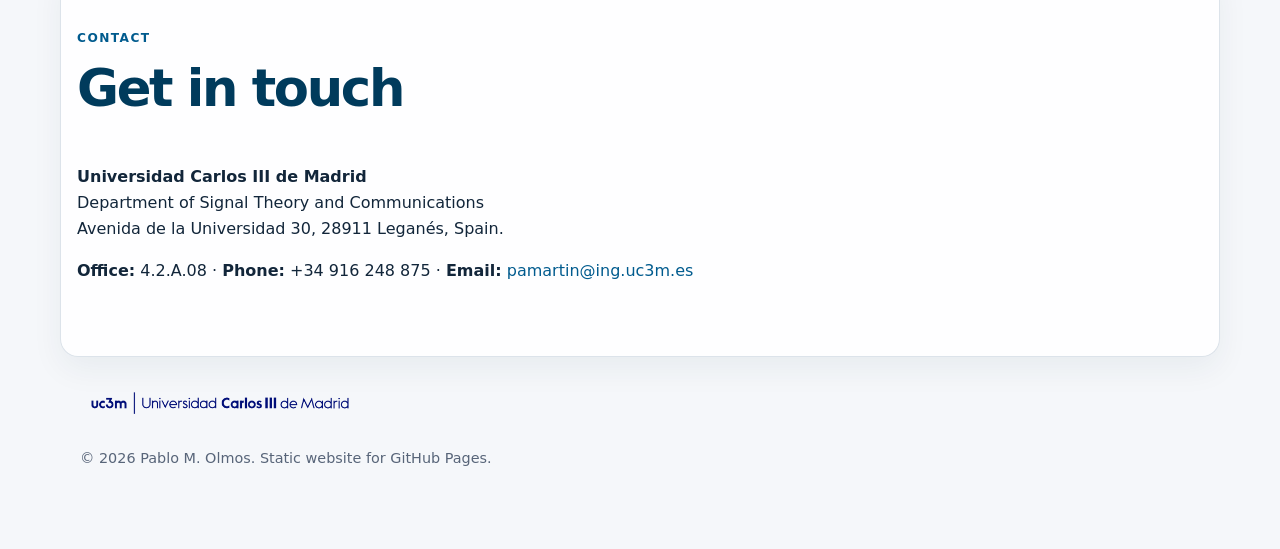
==== commit 91b49bcc: "latest updates" ====
--- a/index.html
+++ b/index.html
@@ -474,6 +474,8 @@
       </div>
 
       <div class="timeline">
+        <article class="news-item"><time>September 2026</time><h3>Lecturing at </h3><p><a href="https://gpss.cc/gpss26/" target="_blank" rel="noopener"> 2026 Gaussian Processes Summer School </a>. Specifically, on spectral kernel learning and latent variable models. This is the Github Repo for the material I will be presenting </h3><p><a href="https://github.com/OLMOS-PM/GPSS_2026.git" target="_blank" rel="noopener"> [Link] </a>. </p></article>
+        <article class="news-item"><time>September 2026</time><h3>Interview with Carlas Francino in "La Ventana" (Cadena SER ) to discuss about my 2024 Leonardo Grant and the project “Towards Humble and Traceable Artificial Intelligence”.  This is the   </h3><p><a href="https://cadenaser.com/nacional/2026/09/08/le-falta-humildad-a-chat-gpt-la-ia-no-esta-preparada-para-verificar-una-respuesta-antes-de-dartela-cadena-ser/" target="_blank" rel="noopener"> link to the interview (in spanish) </a>. </p></article>  
         <article class="news-item"><time>February 2026</time><h3>Paper published at JMLR </h3><p><a href="http://jmlr.org/papers/v27/25-1660.html" target="_blank" rel="noopener"> Robust training of implicit generative models for multivariate and heavy-tailed distributions with an invariant statistical loss </a>. José Manuel de Frutos, Manuel A. Vázquez, Pablo M. Olmos, Joaquín Míguez.</p></article>
         <article class="news-item"><time>February 2026</time><h3>Paper accepted at ICLR</h3><p><a href="https://openreview.net/forum?id=vFfujX5Ygn" target="_blank" rel="noopener">Revisiting Nonstationary Kernel Design for Multi-Output Gaussian Processes</a>. Qiaochu Xu, Zi Yang, Ying Li, Michael Minyi Zhang, Pablo M. Olmos.</p></article>
         <article class="news-item"><time>February 2026</time><h3>Paper accepted at ICLR</h3><p><a href="https://openreview.net/forum?id=Kcb6WufAco" target="_blank" rel="noopener">A Probabilistic Hard Concept Bottleneck for Steerable Generative Models</a>. María Martínez-García, Ricardo Vazquez Alvarez, Alejandro Lancho, Pablo M. Olmos, Isabel Valera.</p></article>
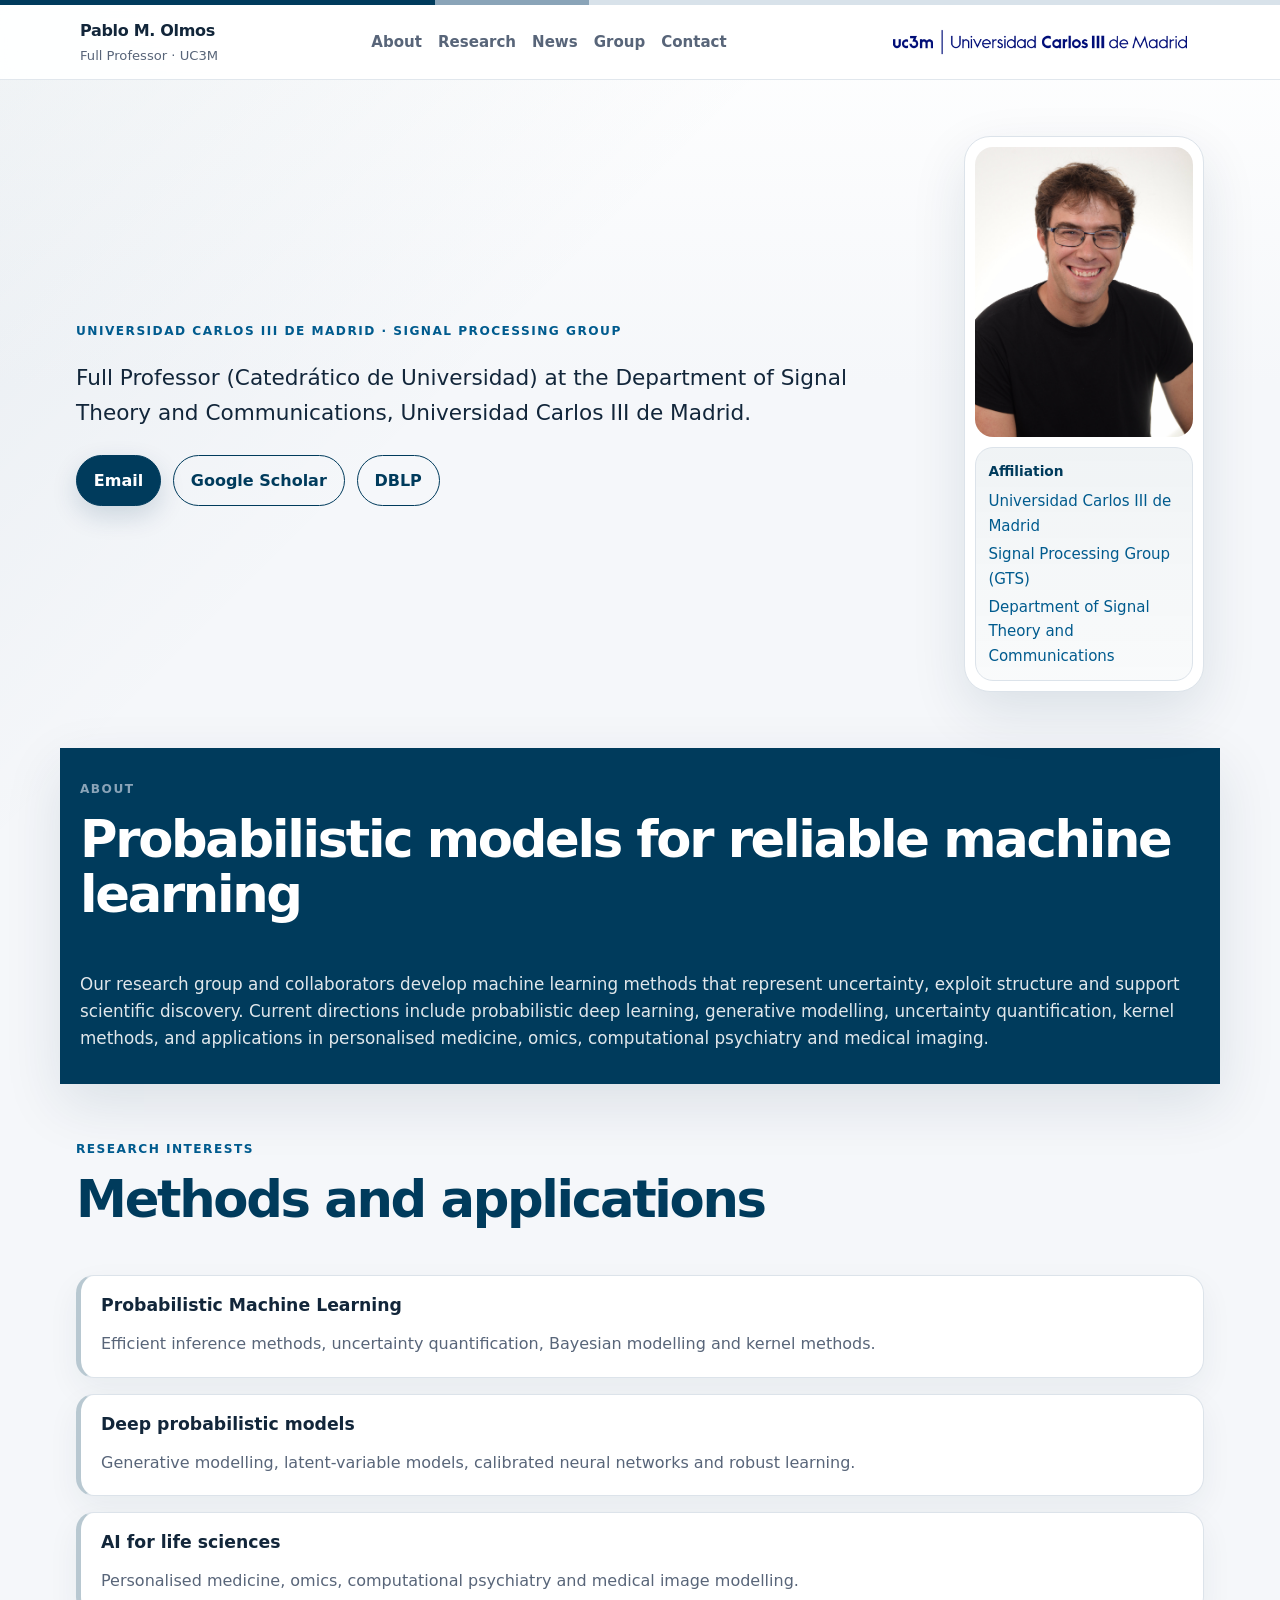
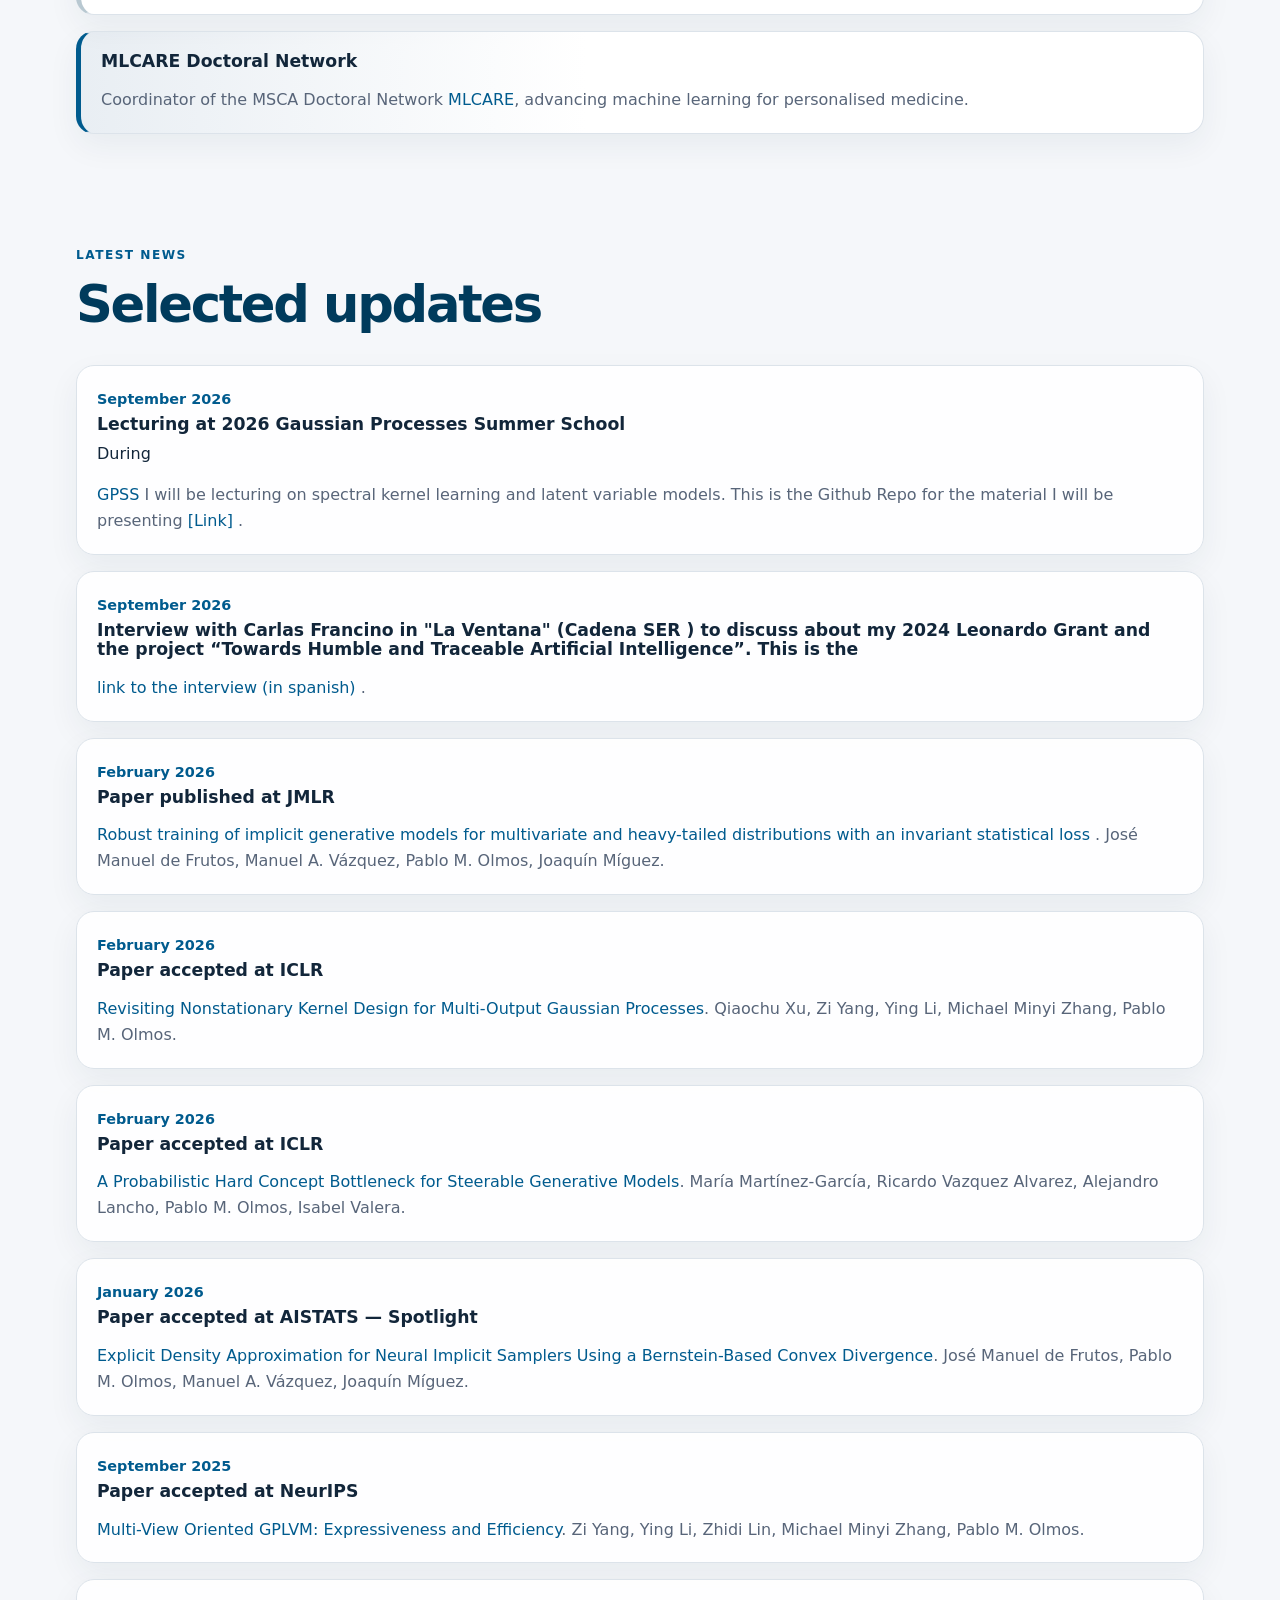
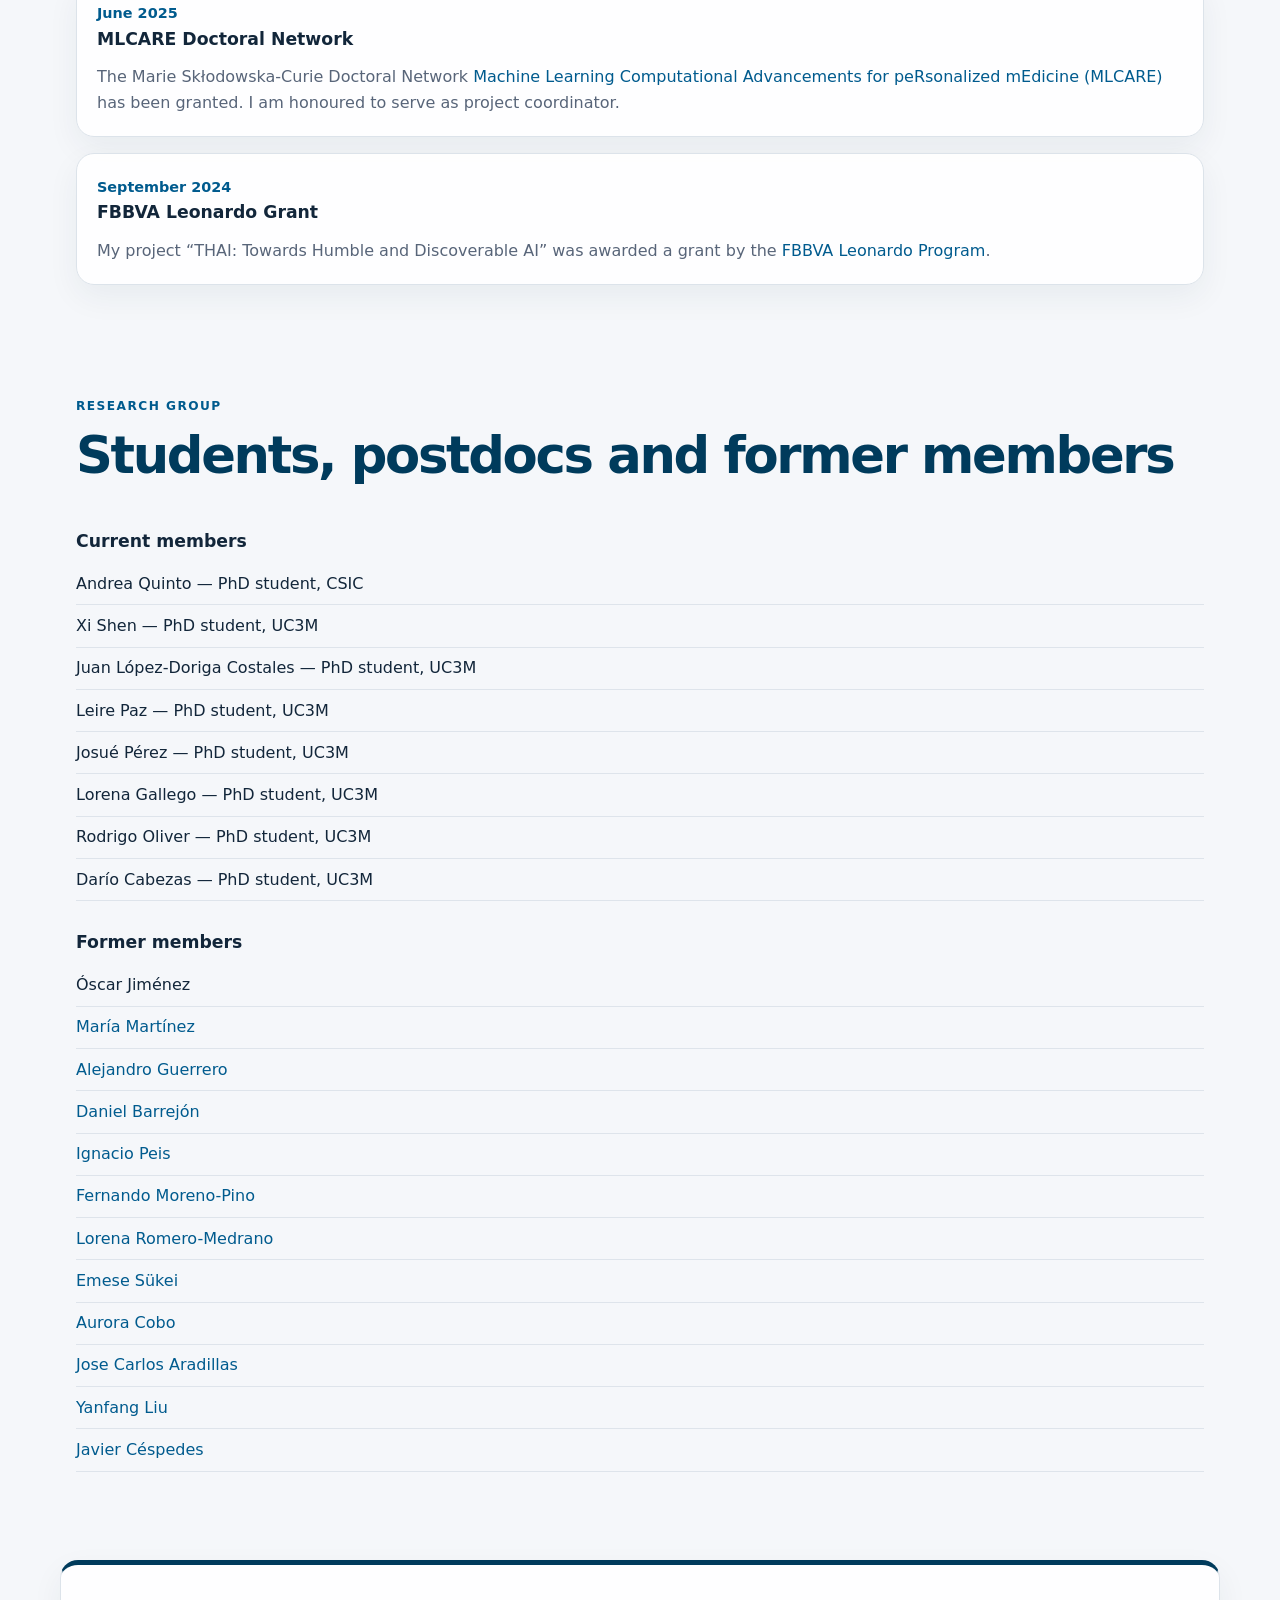
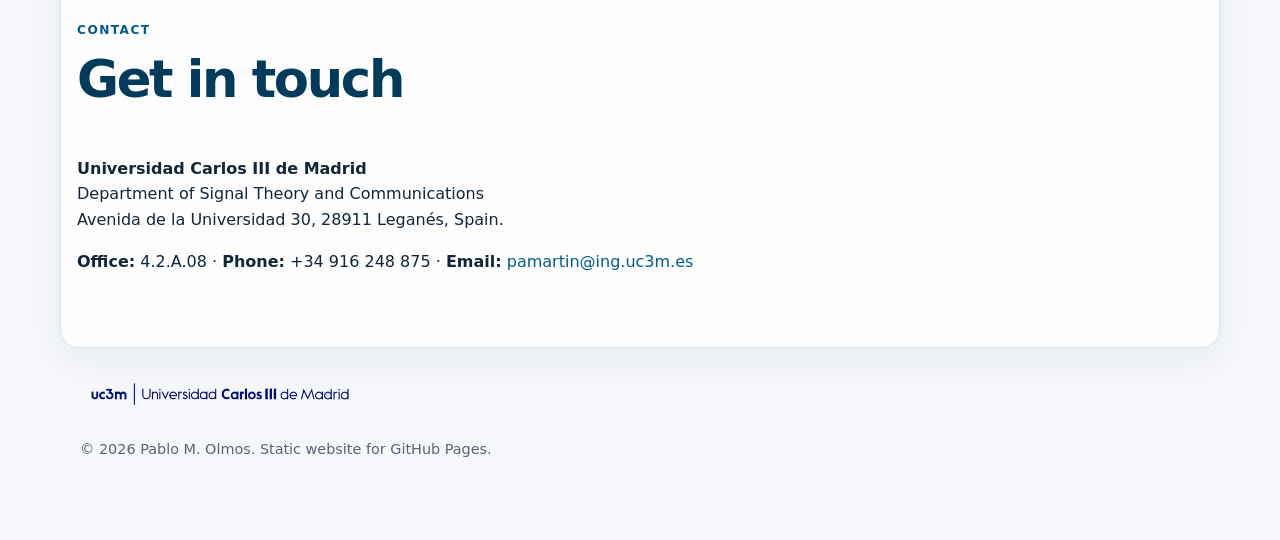
==== commit 3122b4bc: "updt" ====
--- a/index.html
+++ b/index.html
@@ -474,7 +474,7 @@
       </div>
 
       <div class="timeline">
-        <article class="news-item"><time>September 2026</time><h3>Lecturing at </h3><p><a href="https://gpss.cc/gpss26/" target="_blank" rel="noopener"> 2026 Gaussian Processes Summer School </a>. Specifically, on spectral kernel learning and latent variable models. This is the Github Repo for the material I will be presenting </h3><p><a href="https://github.com/OLMOS-PM/GPSS_2026.git" target="_blank" rel="noopener"> [Link] </a>. </p></article>
+        <article class="news-item"><time>September 2026</time><h3>Lecturing at 2026 Gaussian Processes Summer School </h3> During <p><a href="https://gpss.cc/gpss26/" target="_blank" rel="noopener">GPSS </a> I will be lecturing on spectral kernel learning and latent variable models. This is the Github Repo for the material I will be presenting <a href="https://github.com/OLMOS-PM/GPSS_2026.git" target="_blank" rel="noopener"> [Link] </a>. </p></article>
         <article class="news-item"><time>September 2026</time><h3>Interview with Carlas Francino in "La Ventana" (Cadena SER ) to discuss about my 2024 Leonardo Grant and the project “Towards Humble and Traceable Artificial Intelligence”.  This is the   </h3><p><a href="https://cadenaser.com/nacional/2026/09/08/le-falta-humildad-a-chat-gpt-la-ia-no-esta-preparada-para-verificar-una-respuesta-antes-de-dartela-cadena-ser/" target="_blank" rel="noopener"> link to the interview (in spanish) </a>. </p></article>  
         <article class="news-item"><time>February 2026</time><h3>Paper published at JMLR </h3><p><a href="http://jmlr.org/papers/v27/25-1660.html" target="_blank" rel="noopener"> Robust training of implicit generative models for multivariate and heavy-tailed distributions with an invariant statistical loss </a>. José Manuel de Frutos, Manuel A. Vázquez, Pablo M. Olmos, Joaquín Míguez.</p></article>
         <article class="news-item"><time>February 2026</time><h3>Paper accepted at ICLR</h3><p><a href="https://openreview.net/forum?id=vFfujX5Ygn" target="_blank" rel="noopener">Revisiting Nonstationary Kernel Design for Multi-Output Gaussian Processes</a>. Qiaochu Xu, Zi Yang, Ying Li, Michael Minyi Zhang, Pablo M. Olmos.</p></article>
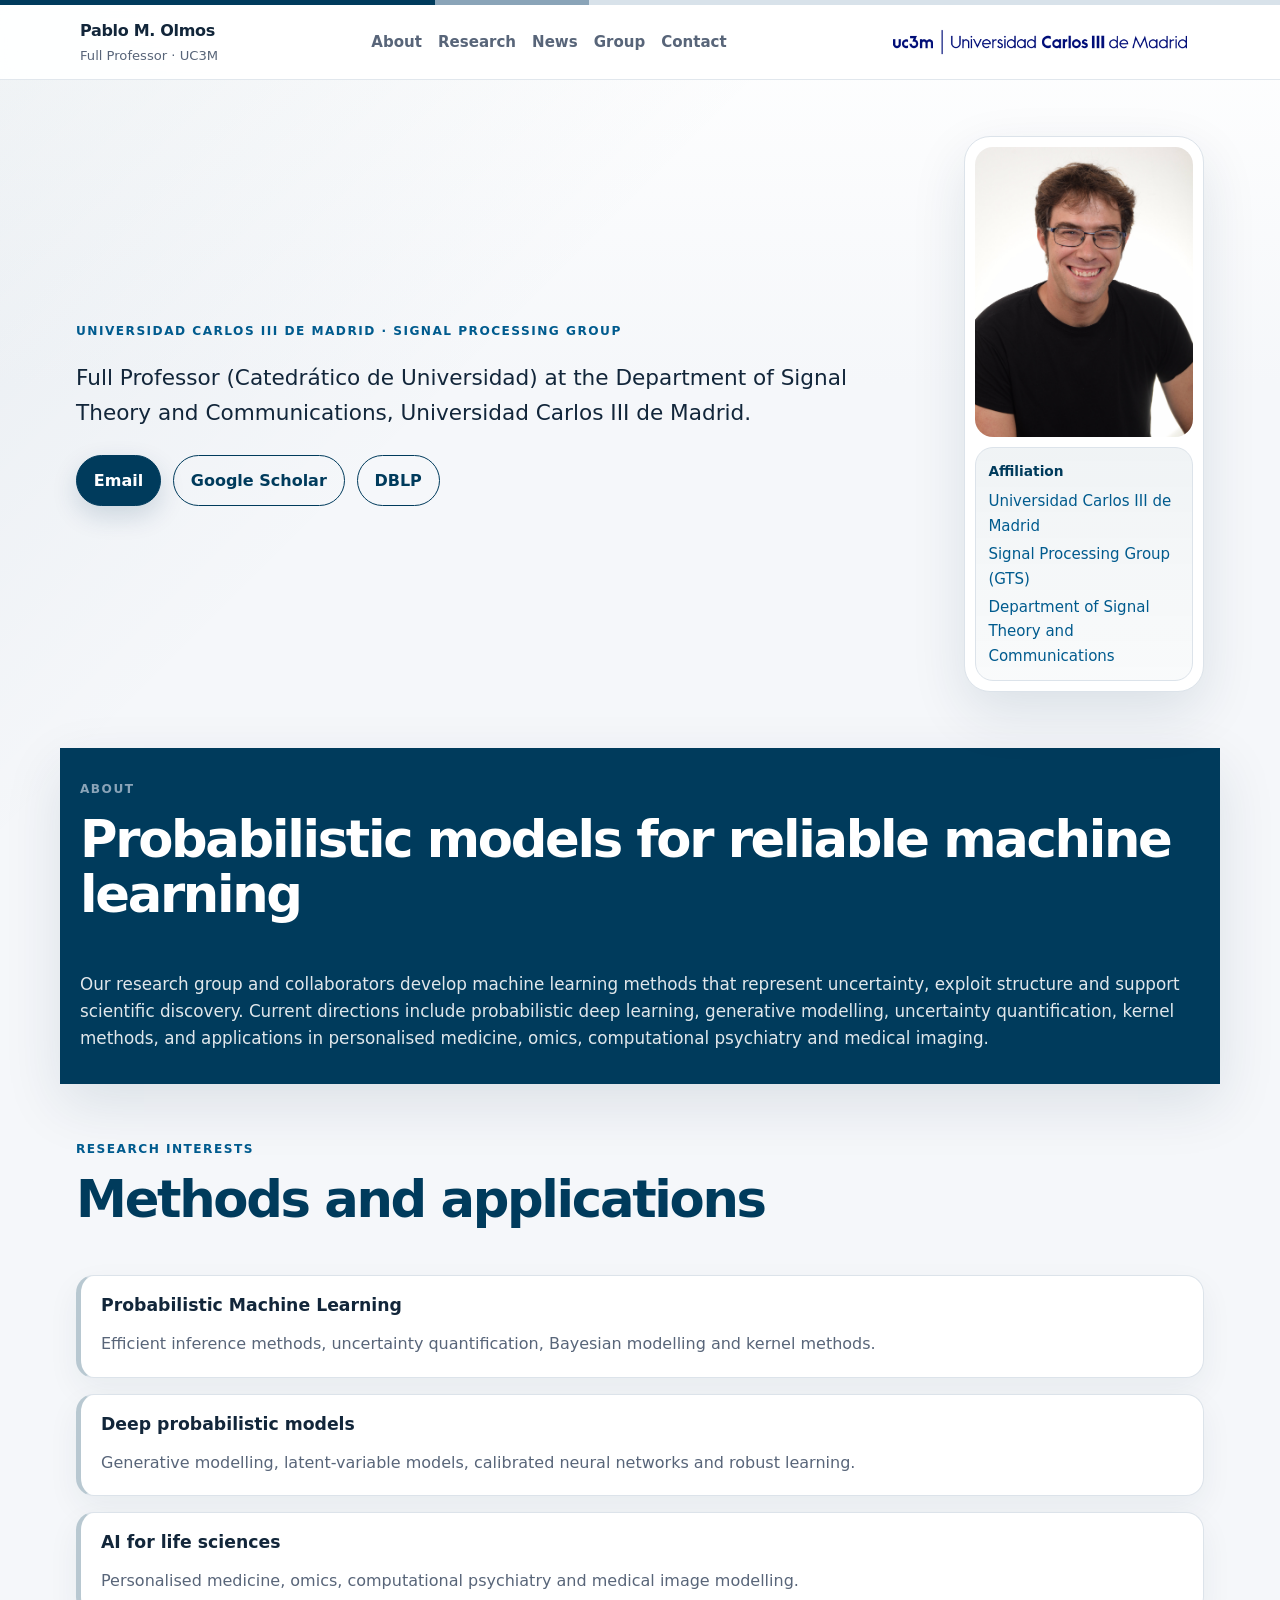
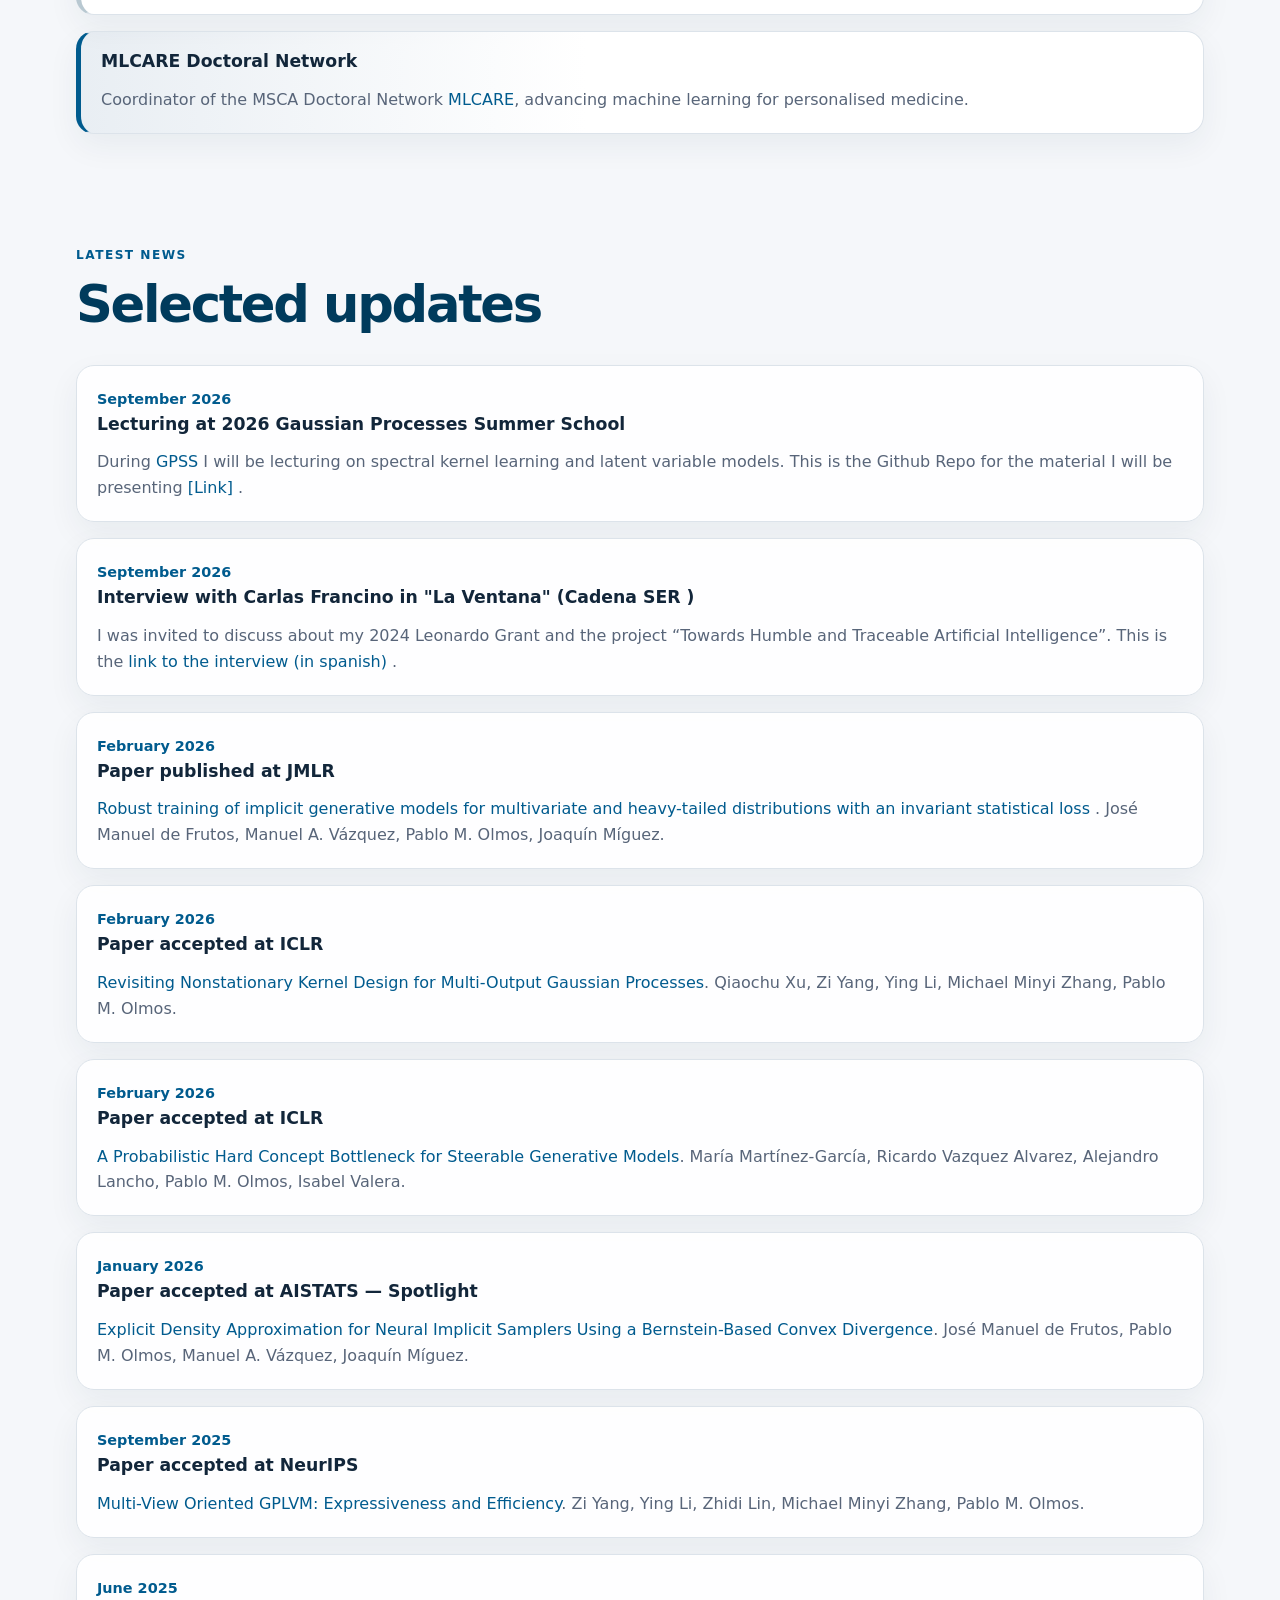
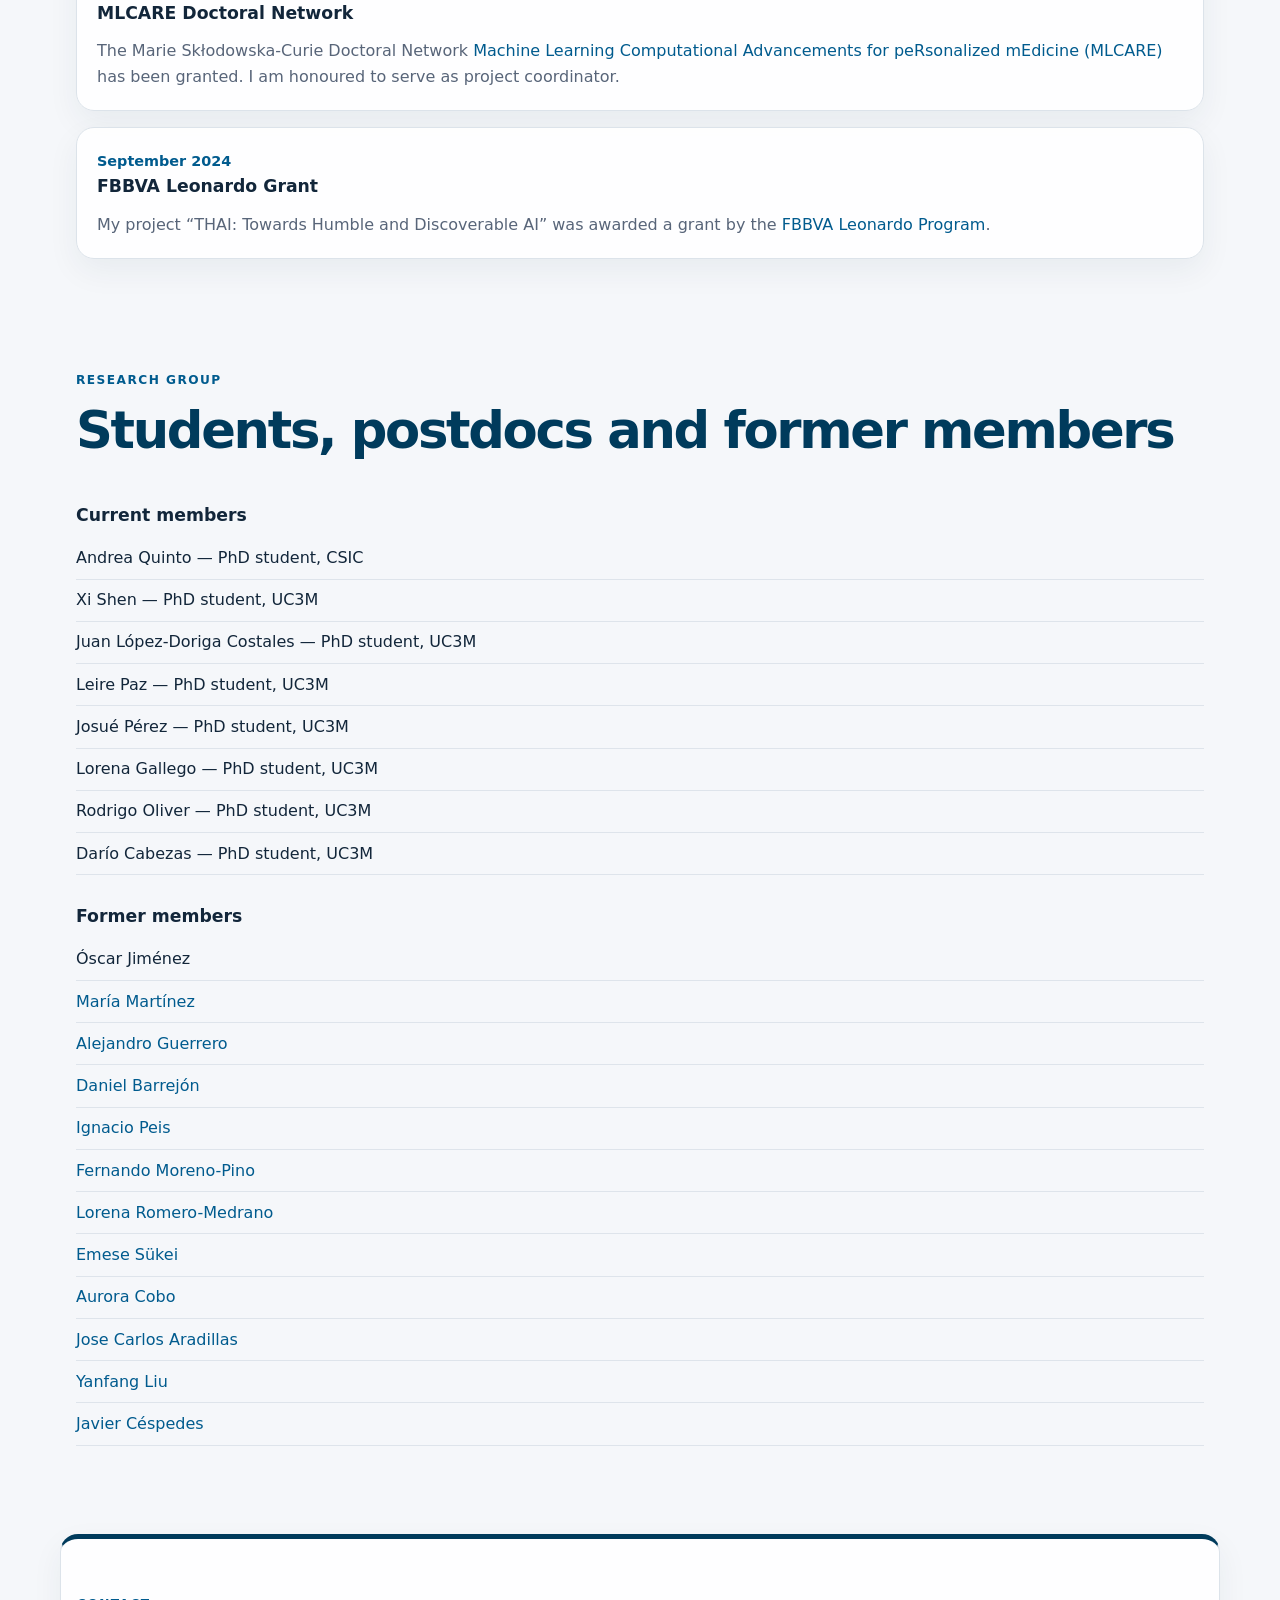
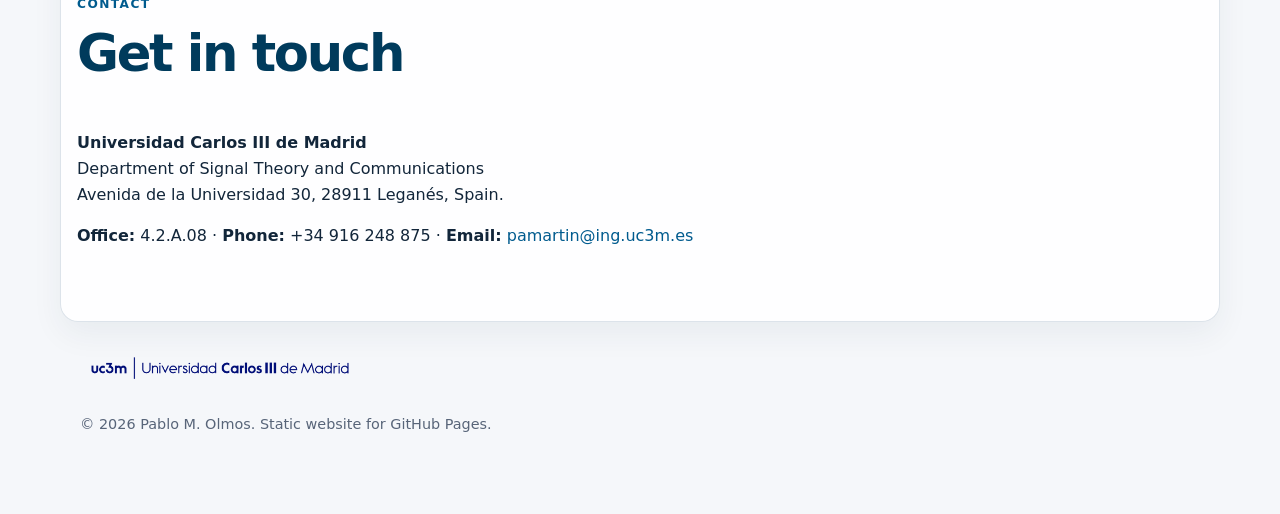
==== commit 18eedf51: "updt" ====
--- a/index.html
+++ b/index.html
@@ -474,8 +474,8 @@
       </div>
 
       <div class="timeline">
-        <article class="news-item"><time>September 2026</time><h3>Lecturing at 2026 Gaussian Processes Summer School </h3> During <p><a href="https://gpss.cc/gpss26/" target="_blank" rel="noopener">GPSS </a> I will be lecturing on spectral kernel learning and latent variable models. This is the Github Repo for the material I will be presenting <a href="https://github.com/OLMOS-PM/GPSS_2026.git" target="_blank" rel="noopener"> [Link] </a>. </p></article>
-        <article class="news-item"><time>September 2026</time><h3>Interview with Carlas Francino in "La Ventana" (Cadena SER ) to discuss about my 2024 Leonardo Grant and the project “Towards Humble and Traceable Artificial Intelligence”.  This is the   </h3><p><a href="https://cadenaser.com/nacional/2026/09/08/le-falta-humildad-a-chat-gpt-la-ia-no-esta-preparada-para-verificar-una-respuesta-antes-de-dartela-cadena-ser/" target="_blank" rel="noopener"> link to the interview (in spanish) </a>. </p></article>  
+        <article class="news-item"><time>September 2026</time><h3>Lecturing at 2026 Gaussian Processes Summer School </h3> <p> During <a href="https://gpss.cc/gpss26/" target="_blank" rel="noopener">GPSS </a> I will be lecturing on spectral kernel learning and latent variable models. This is the Github Repo for the material I will be presenting <a href="https://github.com/OLMOS-PM/GPSS_2026.git" target="_blank" rel="noopener"> [Link] </a>. </p></article>
+        <article class="news-item"><time>September 2026</time><h3>Interview with Carlas Francino in "La Ventana" (Cadena SER ) </h3><p> I was invited to discuss about my 2024 Leonardo Grant and the project “Towards Humble and Traceable Artificial Intelligence”.  This is the   <a href="https://cadenaser.com/nacional/2026/09/08/le-falta-humildad-a-chat-gpt-la-ia-no-esta-preparada-para-verificar-una-respuesta-antes-de-dartela-cadena-ser/" target="_blank" rel="noopener"> link to the interview (in spanish) </a>. </p></article>  
         <article class="news-item"><time>February 2026</time><h3>Paper published at JMLR </h3><p><a href="http://jmlr.org/papers/v27/25-1660.html" target="_blank" rel="noopener"> Robust training of implicit generative models for multivariate and heavy-tailed distributions with an invariant statistical loss </a>. José Manuel de Frutos, Manuel A. Vázquez, Pablo M. Olmos, Joaquín Míguez.</p></article>
         <article class="news-item"><time>February 2026</time><h3>Paper accepted at ICLR</h3><p><a href="https://openreview.net/forum?id=vFfujX5Ygn" target="_blank" rel="noopener">Revisiting Nonstationary Kernel Design for Multi-Output Gaussian Processes</a>. Qiaochu Xu, Zi Yang, Ying Li, Michael Minyi Zhang, Pablo M. Olmos.</p></article>
         <article class="news-item"><time>February 2026</time><h3>Paper accepted at ICLR</h3><p><a href="https://openreview.net/forum?id=Kcb6WufAco" target="_blank" rel="noopener">A Probabilistic Hard Concept Bottleneck for Steerable Generative Models</a>. María Martínez-García, Ricardo Vazquez Alvarez, Alejandro Lancho, Pablo M. Olmos, Isabel Valera.</p></article>
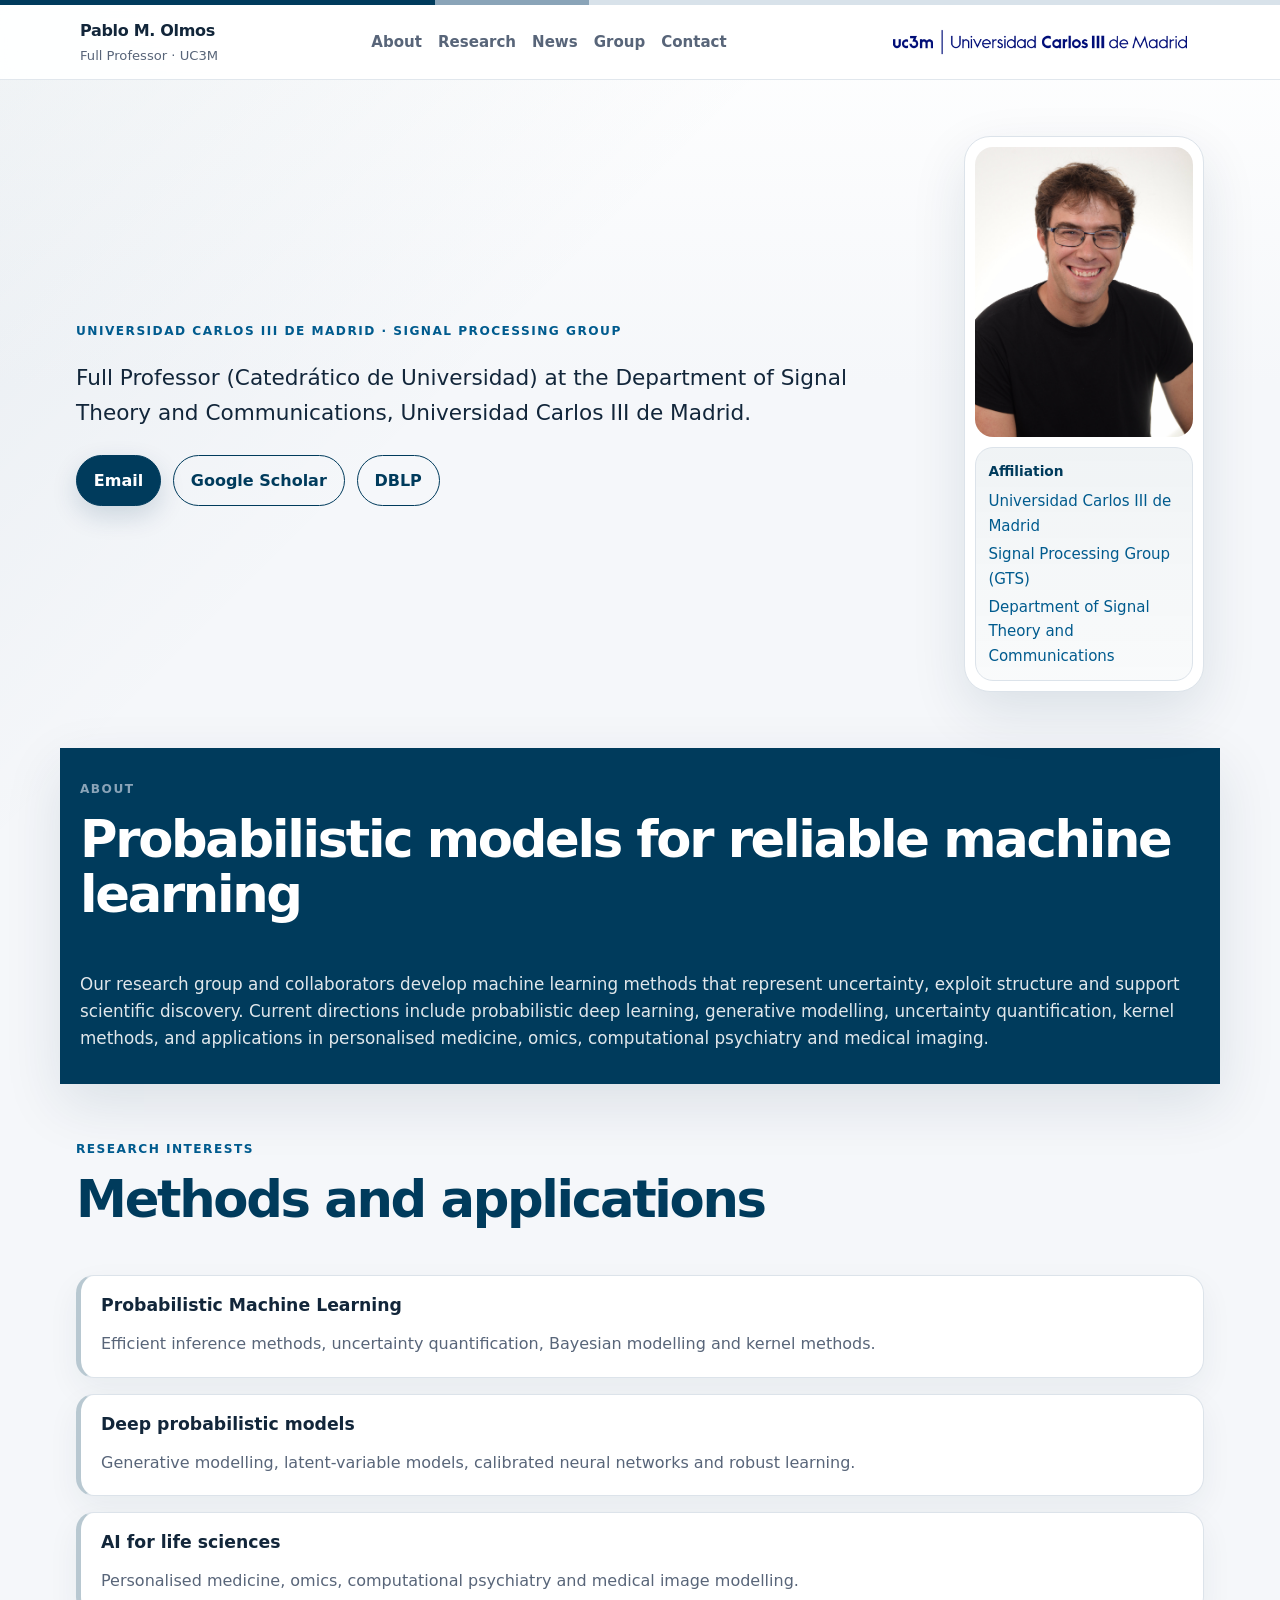
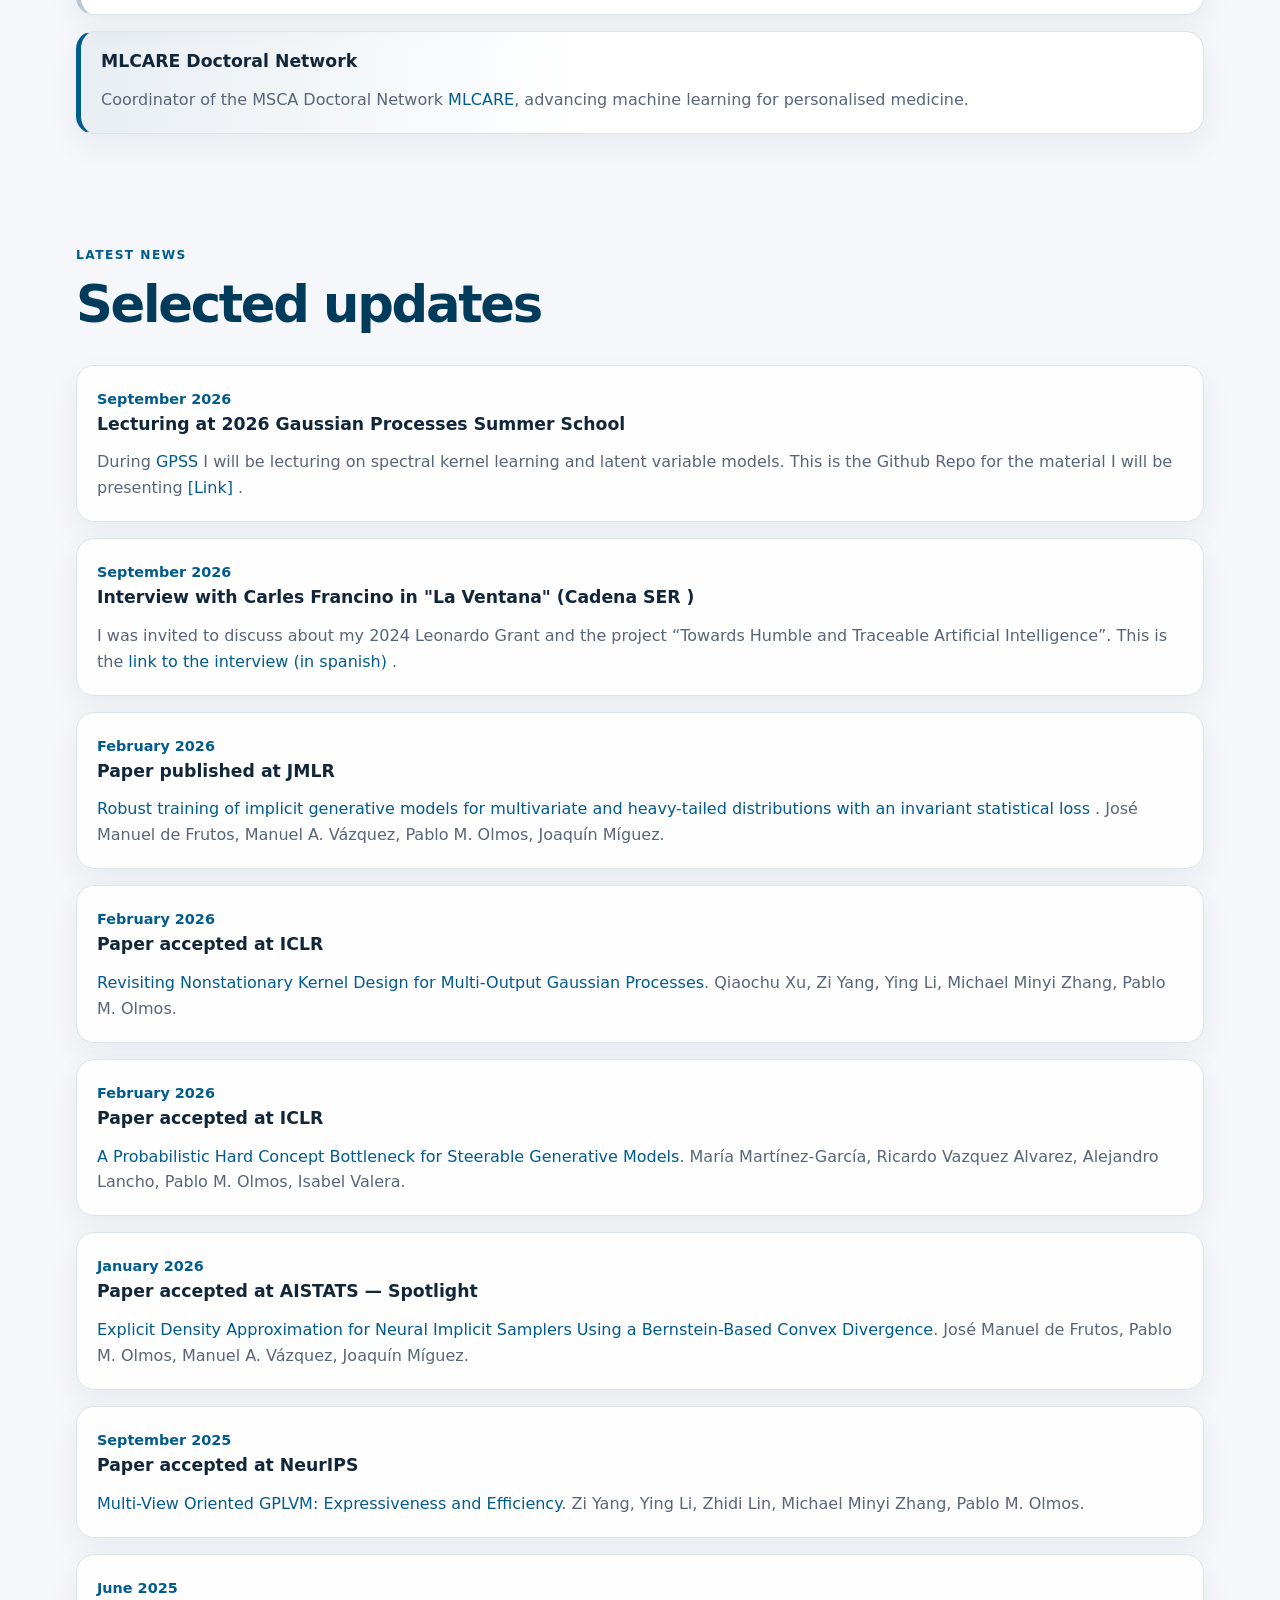
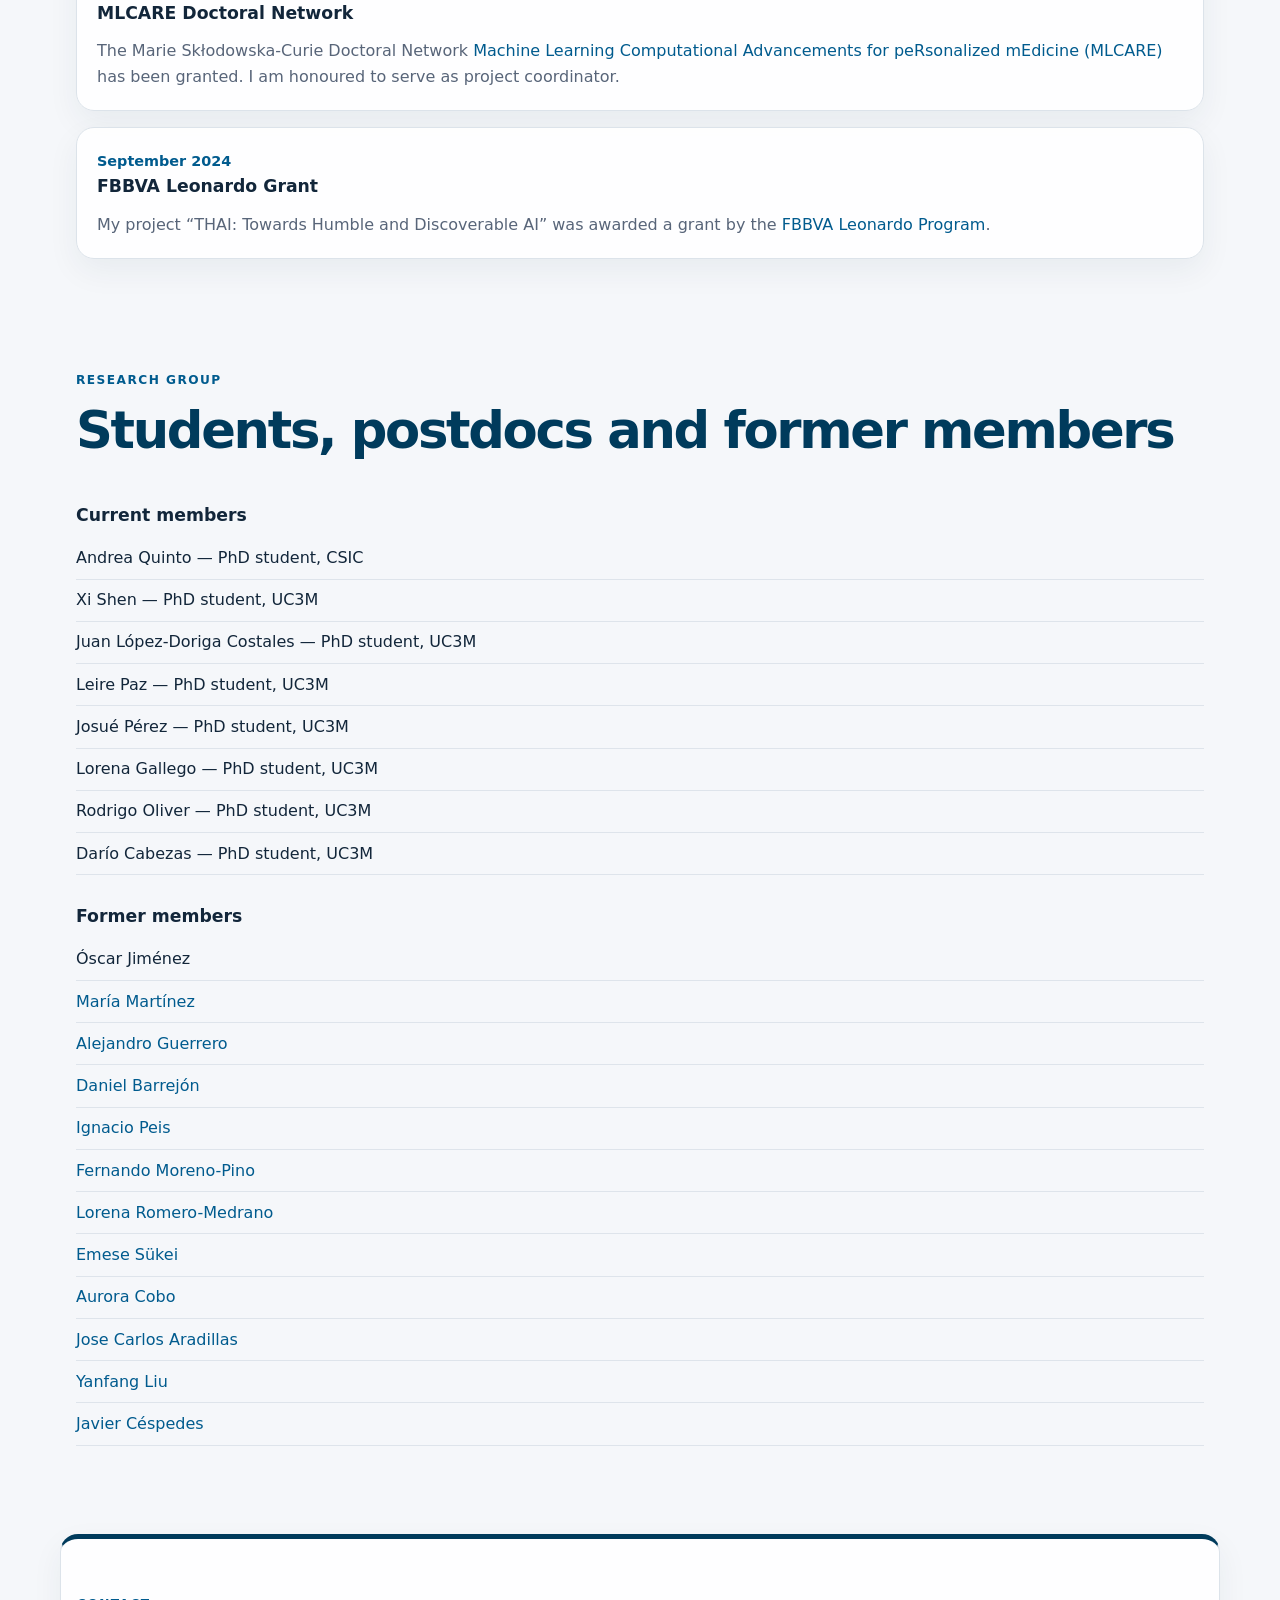
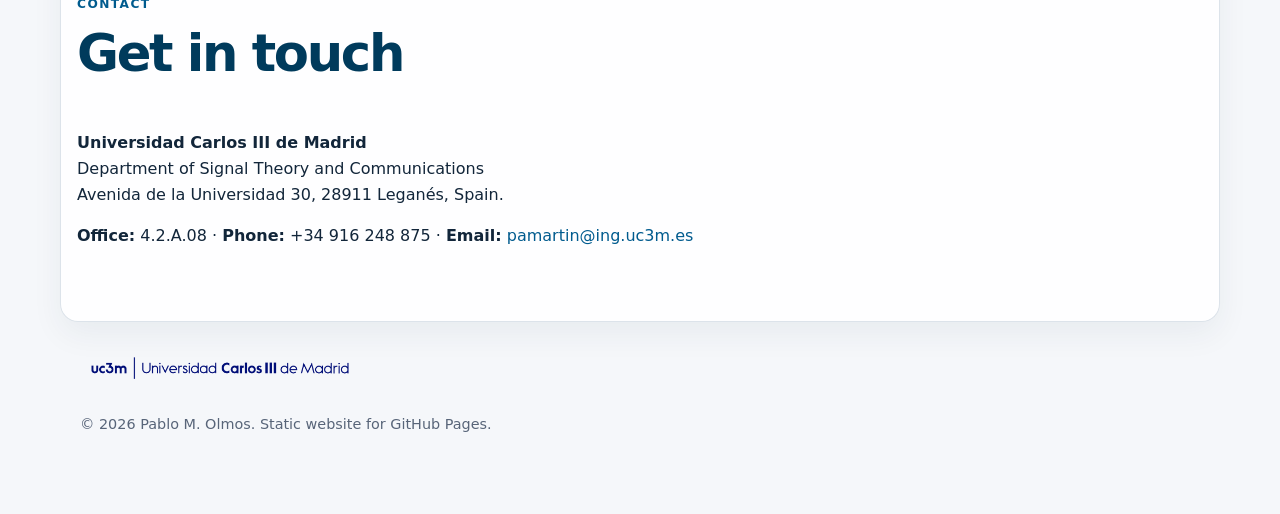
==== commit 8f85e448: "typo" ====
--- a/index.html
+++ b/index.html
@@ -475,7 +475,7 @@
 
       <div class="timeline">
         <article class="news-item"><time>September 2026</time><h3>Lecturing at 2026 Gaussian Processes Summer School </h3> <p> During <a href="https://gpss.cc/gpss26/" target="_blank" rel="noopener">GPSS </a> I will be lecturing on spectral kernel learning and latent variable models. This is the Github Repo for the material I will be presenting <a href="https://github.com/OLMOS-PM/GPSS_2026.git" target="_blank" rel="noopener"> [Link] </a>. </p></article>
-        <article class="news-item"><time>September 2026</time><h3>Interview with Carlas Francino in "La Ventana" (Cadena SER ) </h3><p> I was invited to discuss about my 2024 Leonardo Grant and the project “Towards Humble and Traceable Artificial Intelligence”.  This is the   <a href="https://cadenaser.com/nacional/2026/09/08/le-falta-humildad-a-chat-gpt-la-ia-no-esta-preparada-para-verificar-una-respuesta-antes-de-dartela-cadena-ser/" target="_blank" rel="noopener"> link to the interview (in spanish) </a>. </p></article>  
+        <article class="news-item"><time>September 2026</time><h3>Interview with Carles Francino in "La Ventana" (Cadena SER ) </h3><p> I was invited to discuss about my 2024 Leonardo Grant and the project “Towards Humble and Traceable Artificial Intelligence”.  This is the   <a href="https://cadenaser.com/nacional/2026/09/08/le-falta-humildad-a-chat-gpt-la-ia-no-esta-preparada-para-verificar-una-respuesta-antes-de-dartela-cadena-ser/" target="_blank" rel="noopener"> link to the interview (in spanish) </a>. </p></article>  
         <article class="news-item"><time>February 2026</time><h3>Paper published at JMLR </h3><p><a href="http://jmlr.org/papers/v27/25-1660.html" target="_blank" rel="noopener"> Robust training of implicit generative models for multivariate and heavy-tailed distributions with an invariant statistical loss </a>. José Manuel de Frutos, Manuel A. Vázquez, Pablo M. Olmos, Joaquín Míguez.</p></article>
         <article class="news-item"><time>February 2026</time><h3>Paper accepted at ICLR</h3><p><a href="https://openreview.net/forum?id=vFfujX5Ygn" target="_blank" rel="noopener">Revisiting Nonstationary Kernel Design for Multi-Output Gaussian Processes</a>. Qiaochu Xu, Zi Yang, Ying Li, Michael Minyi Zhang, Pablo M. Olmos.</p></article>
         <article class="news-item"><time>February 2026</time><h3>Paper accepted at ICLR</h3><p><a href="https://openreview.net/forum?id=Kcb6WufAco" target="_blank" rel="noopener">A Probabilistic Hard Concept Bottleneck for Steerable Generative Models</a>. María Martínez-García, Ricardo Vazquez Alvarez, Alejandro Lancho, Pablo M. Olmos, Isabel Valera.</p></article>
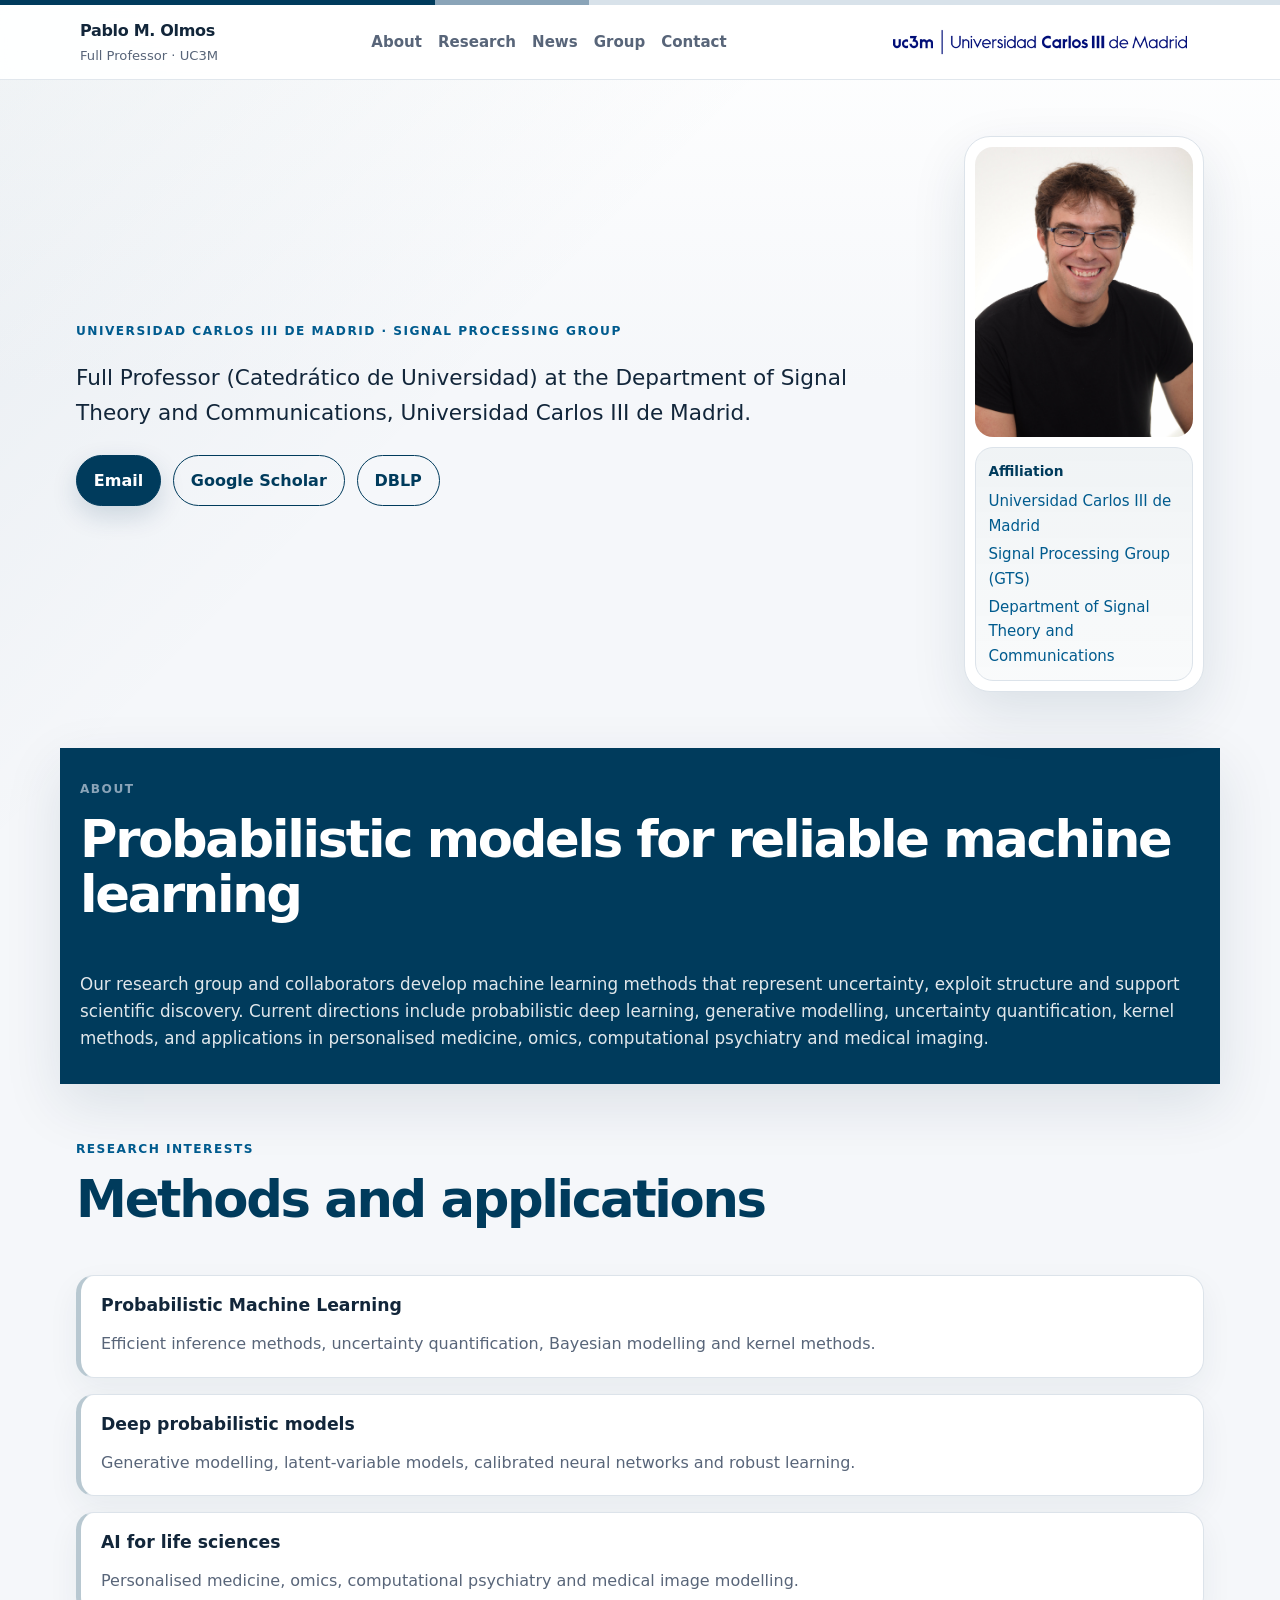
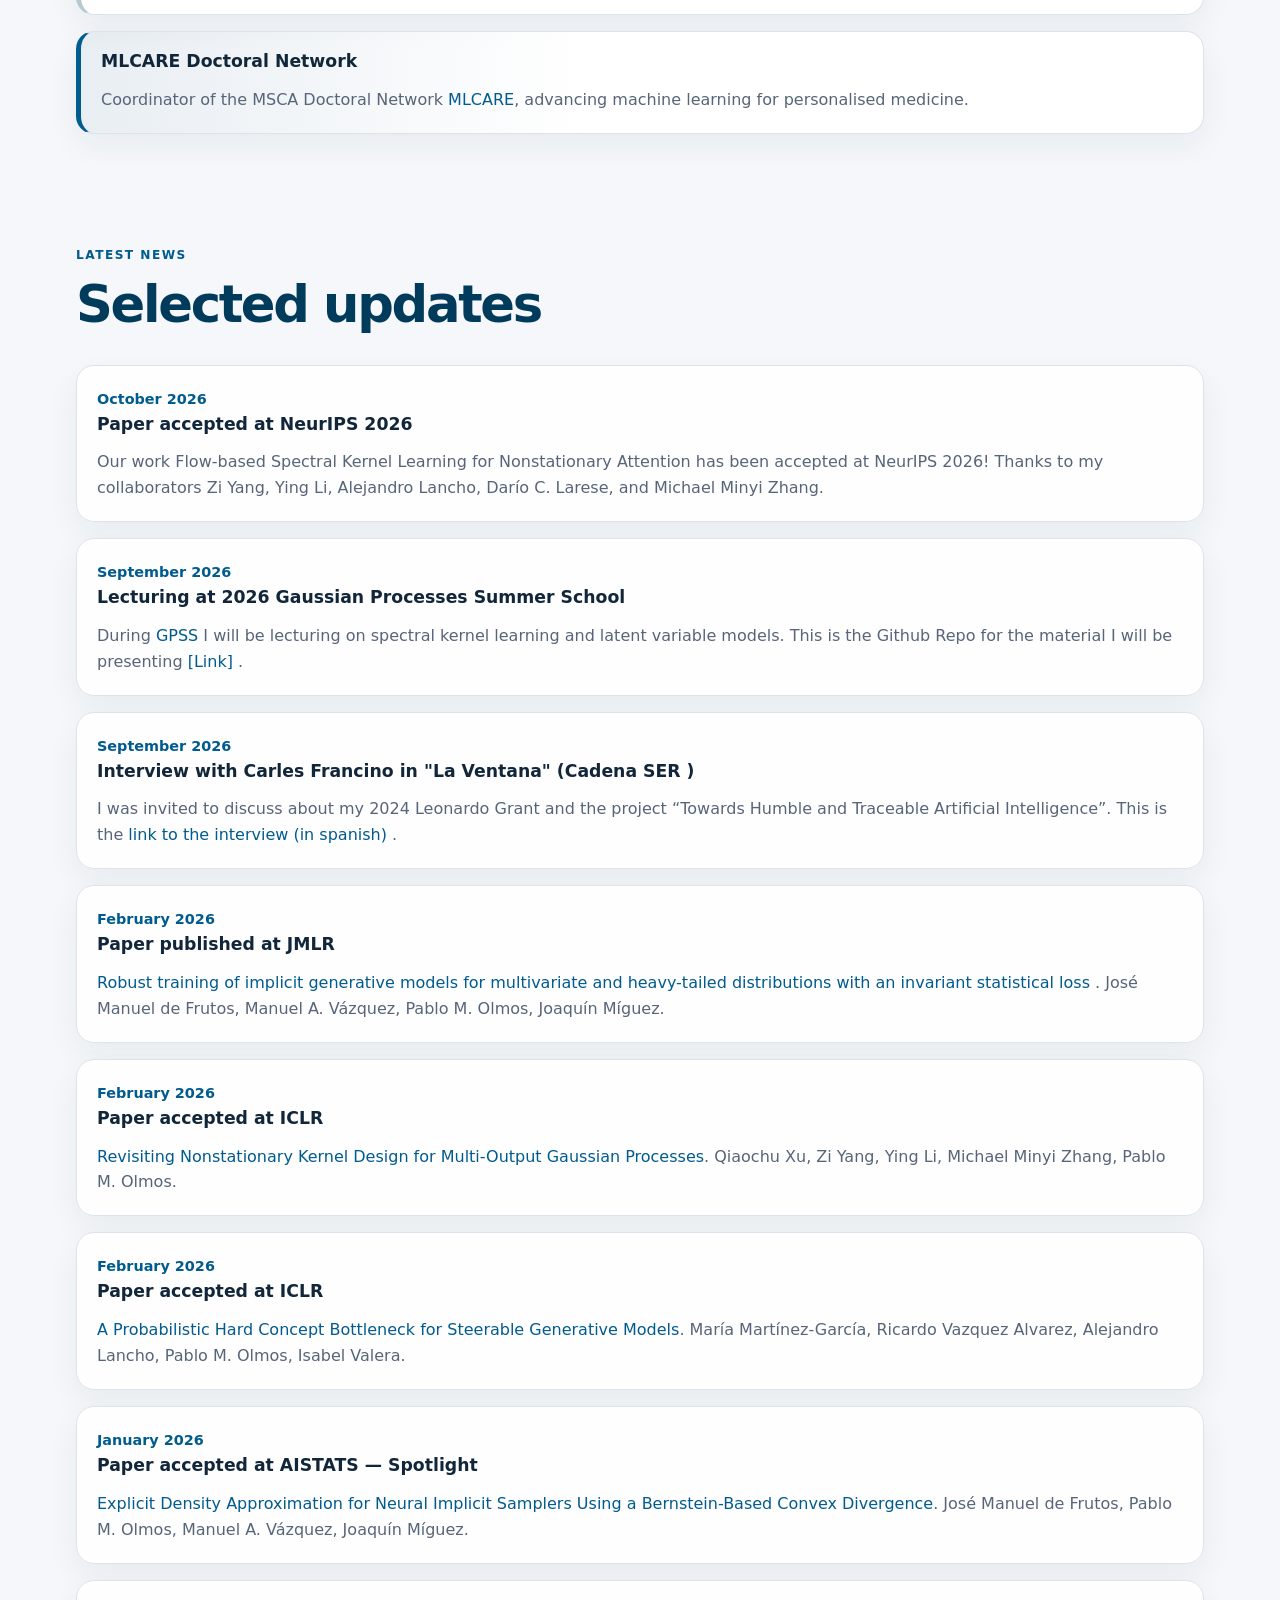
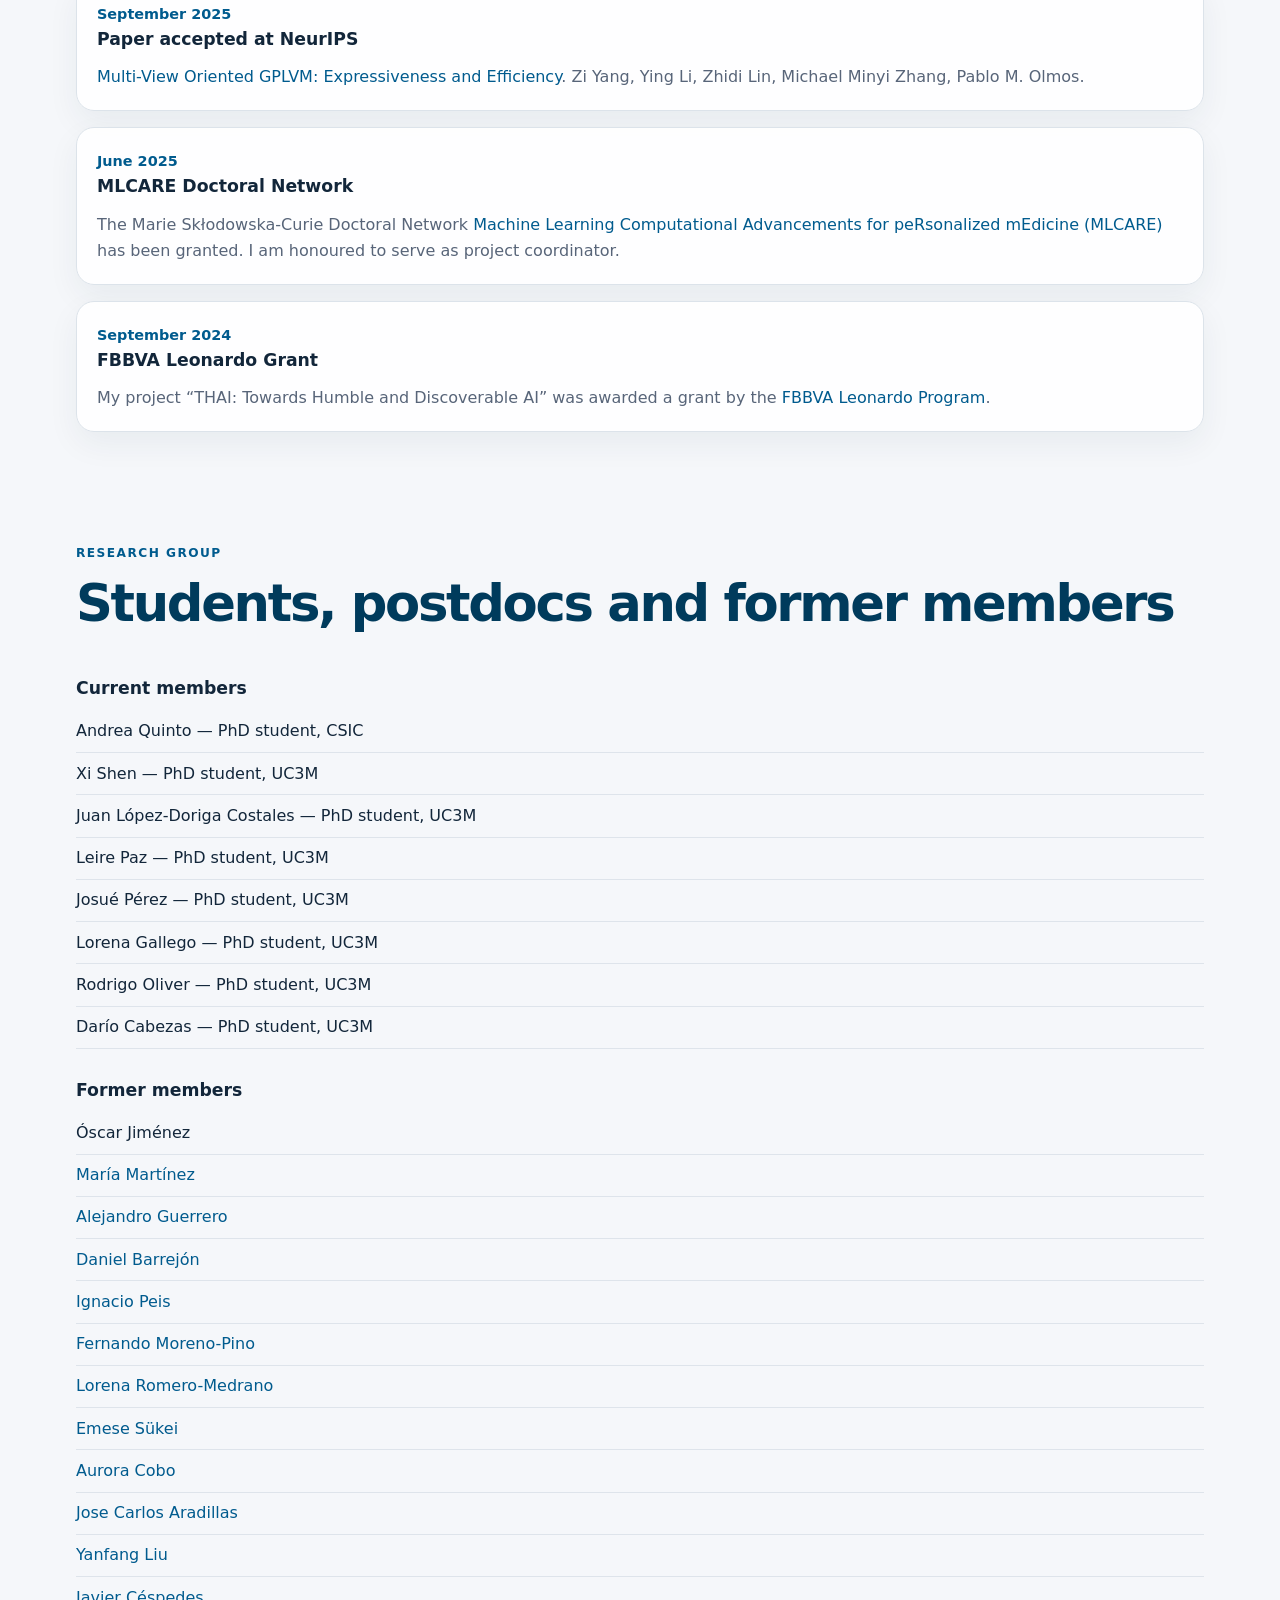
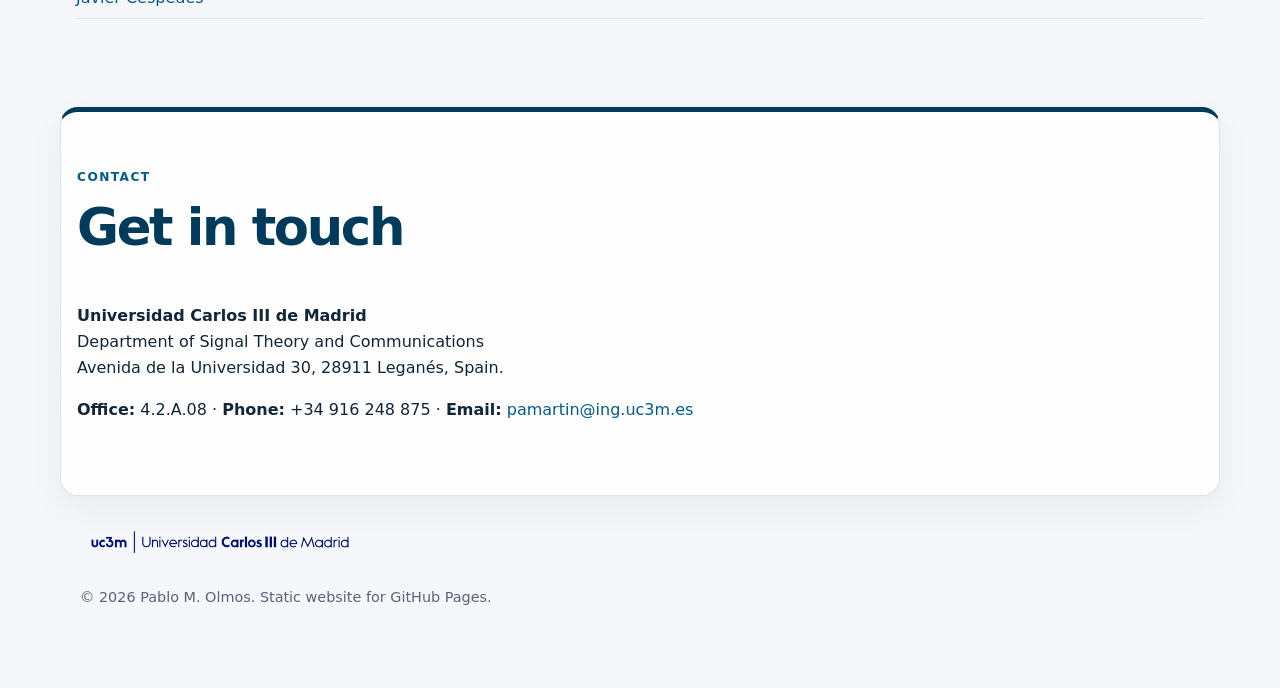
==== commit bf795ad1: "neurips" ====
--- a/index.html
+++ b/index.html
@@ -474,6 +474,7 @@
       </div>
 
       <div class="timeline">
+        <article class="news-item"><time>October 2026</time><h3>Paper accepted at NeurIPS 2026 </h3> <p>  Our work Flow-based Spectral Kernel Learning for Nonstationary Attention has been accepted at NeurIPS 2026! Thanks to my collaborators Zi Yang, Ying Li, Alejandro Lancho, Darío C. Larese, and Michael Minyi Zhang. </p></article>
         <article class="news-item"><time>September 2026</time><h3>Lecturing at 2026 Gaussian Processes Summer School </h3> <p> During <a href="https://gpss.cc/gpss26/" target="_blank" rel="noopener">GPSS </a> I will be lecturing on spectral kernel learning and latent variable models. This is the Github Repo for the material I will be presenting <a href="https://github.com/OLMOS-PM/GPSS_2026.git" target="_blank" rel="noopener"> [Link] </a>. </p></article>
         <article class="news-item"><time>September 2026</time><h3>Interview with Carles Francino in "La Ventana" (Cadena SER ) </h3><p> I was invited to discuss about my 2024 Leonardo Grant and the project “Towards Humble and Traceable Artificial Intelligence”.  This is the   <a href="https://cadenaser.com/nacional/2026/09/08/le-falta-humildad-a-chat-gpt-la-ia-no-esta-preparada-para-verificar-una-respuesta-antes-de-dartela-cadena-ser/" target="_blank" rel="noopener"> link to the interview (in spanish) </a>. </p></article>  
         <article class="news-item"><time>February 2026</time><h3>Paper published at JMLR </h3><p><a href="http://jmlr.org/papers/v27/25-1660.html" target="_blank" rel="noopener"> Robust training of implicit generative models for multivariate and heavy-tailed distributions with an invariant statistical loss </a>. José Manuel de Frutos, Manuel A. Vázquez, Pablo M. Olmos, Joaquín Míguez.</p></article>
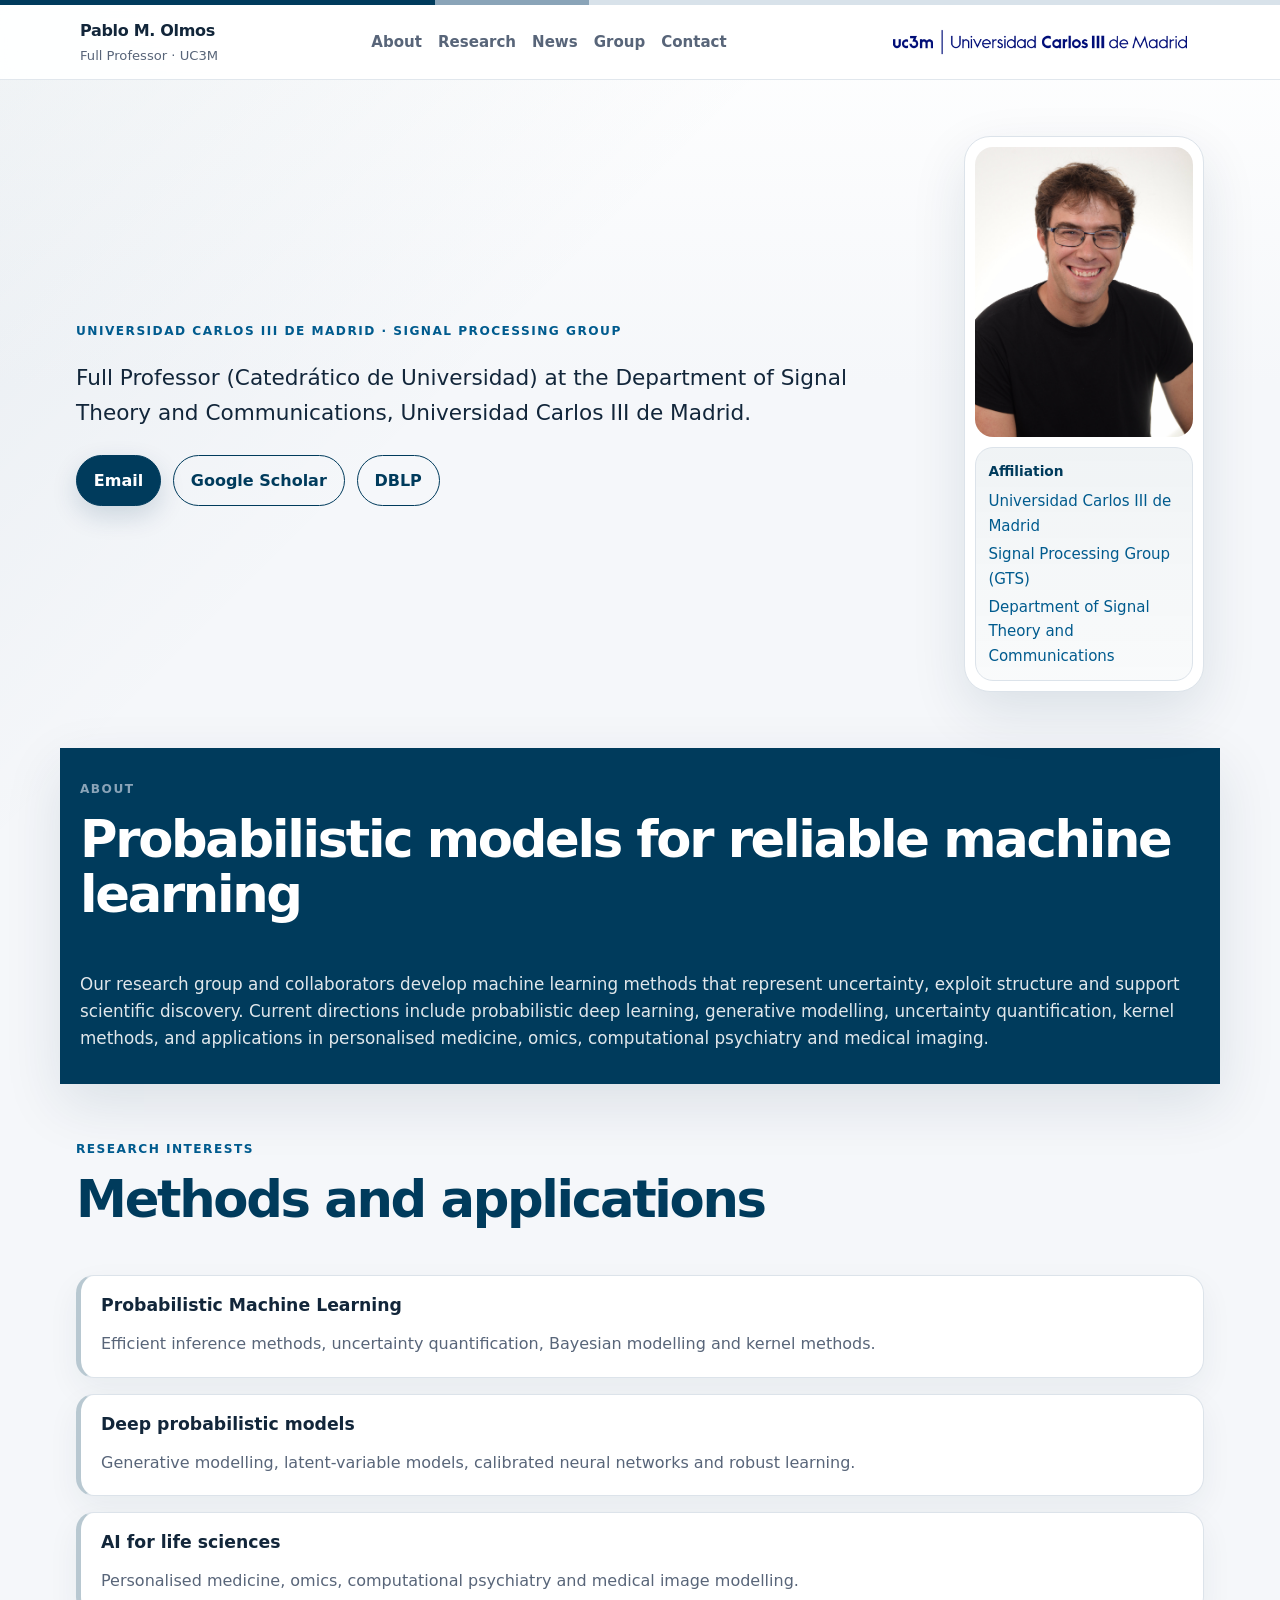
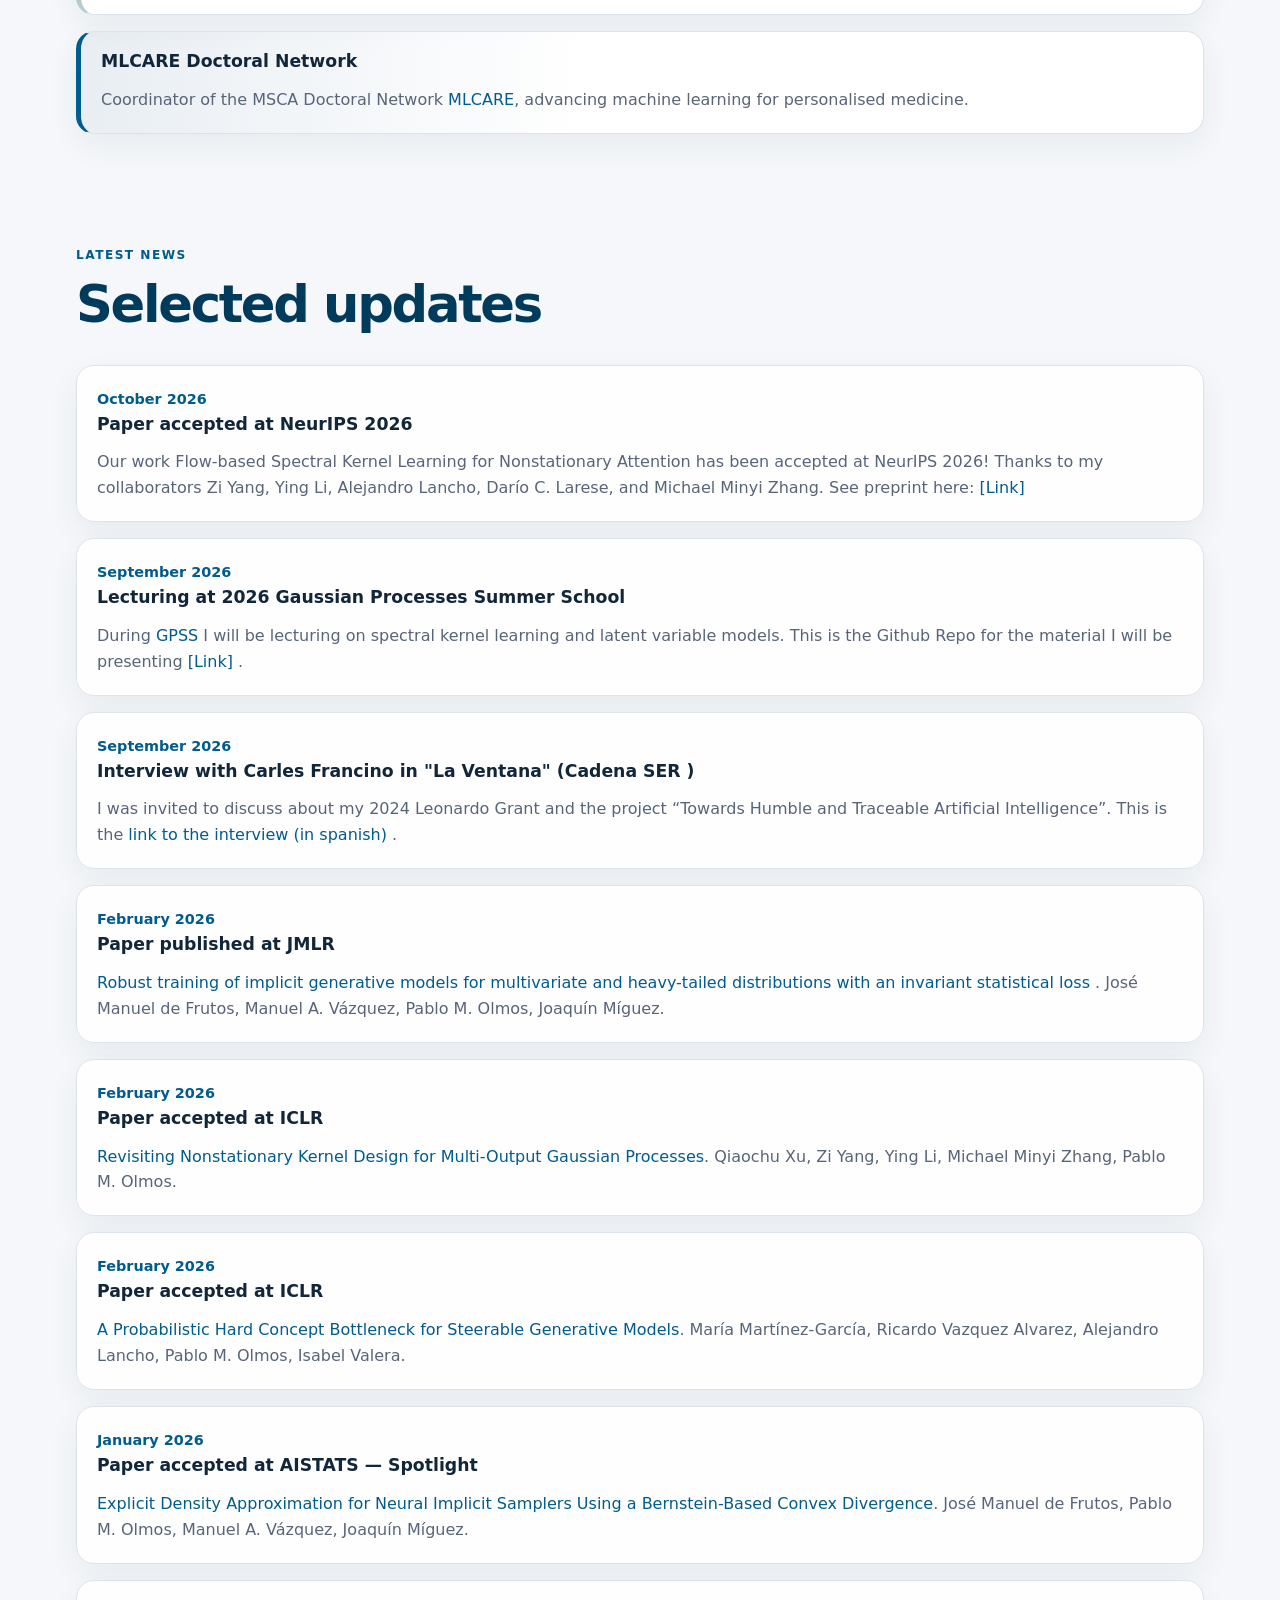
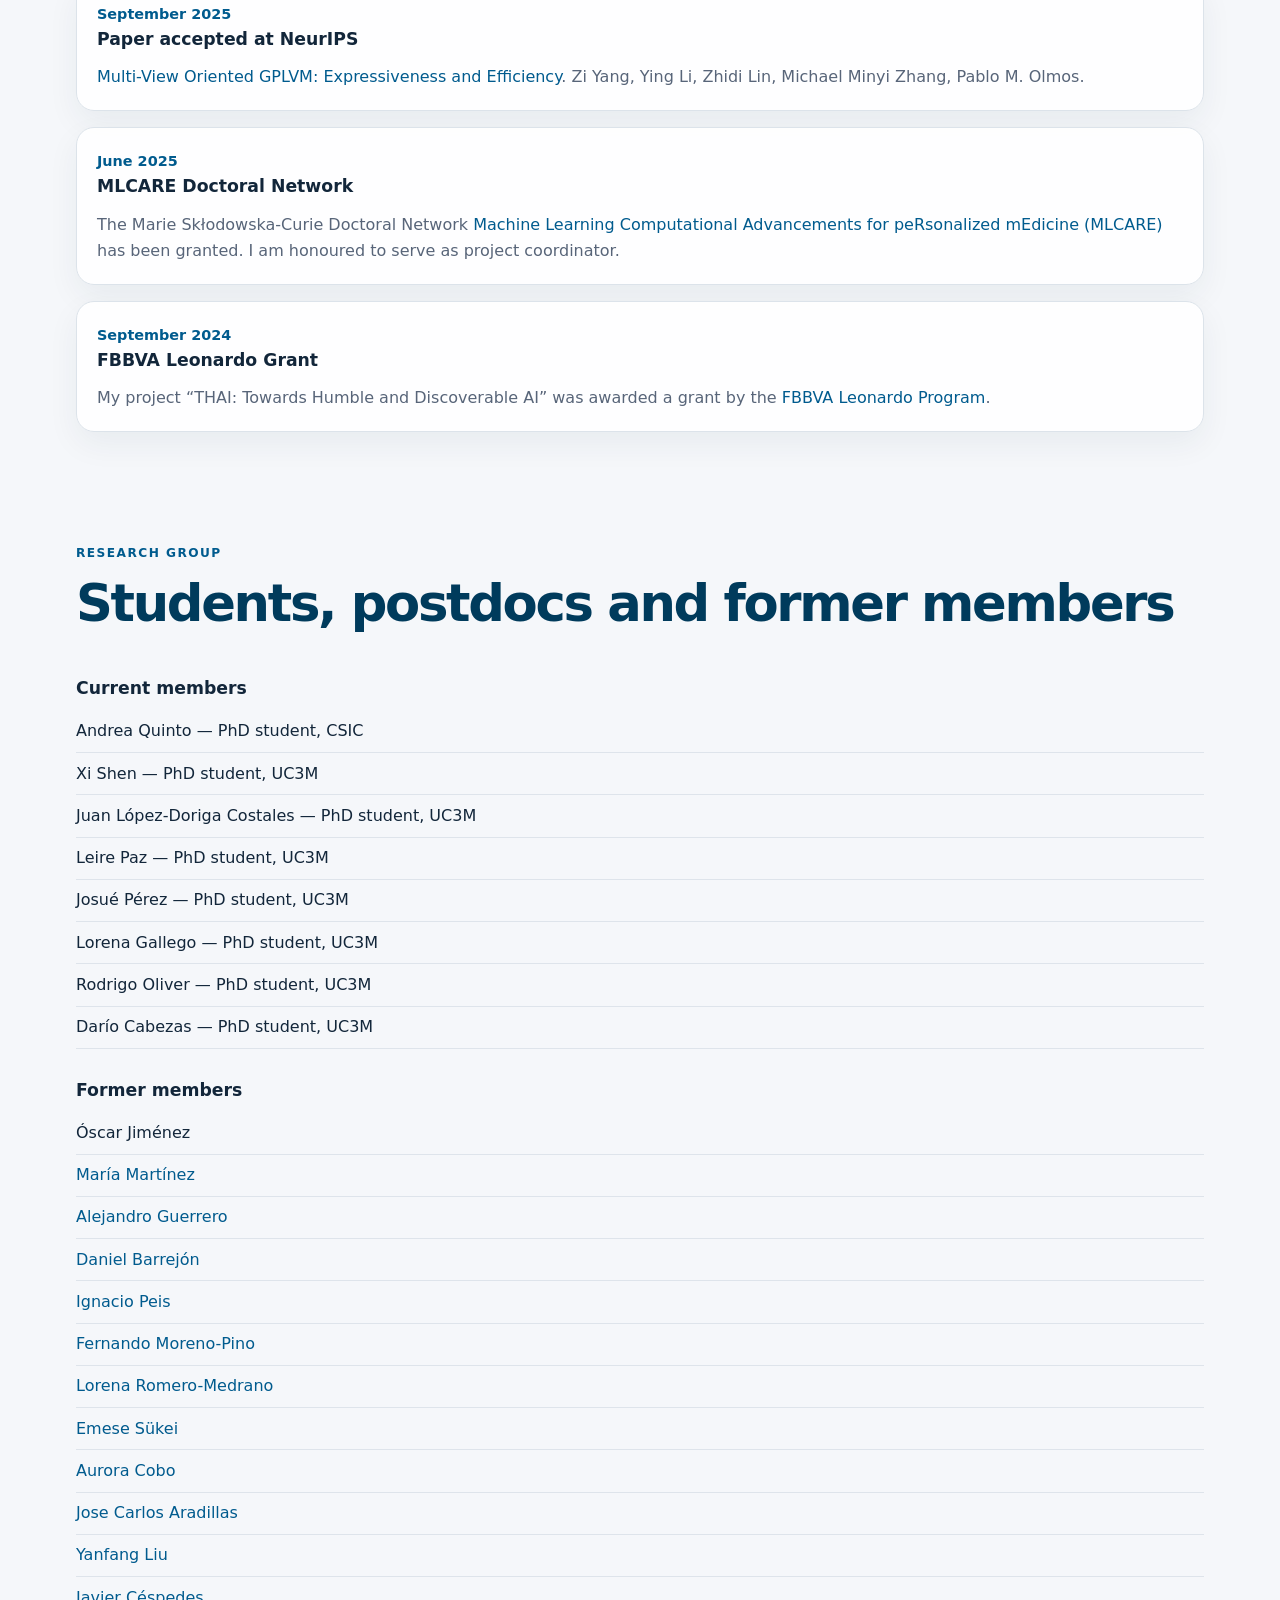
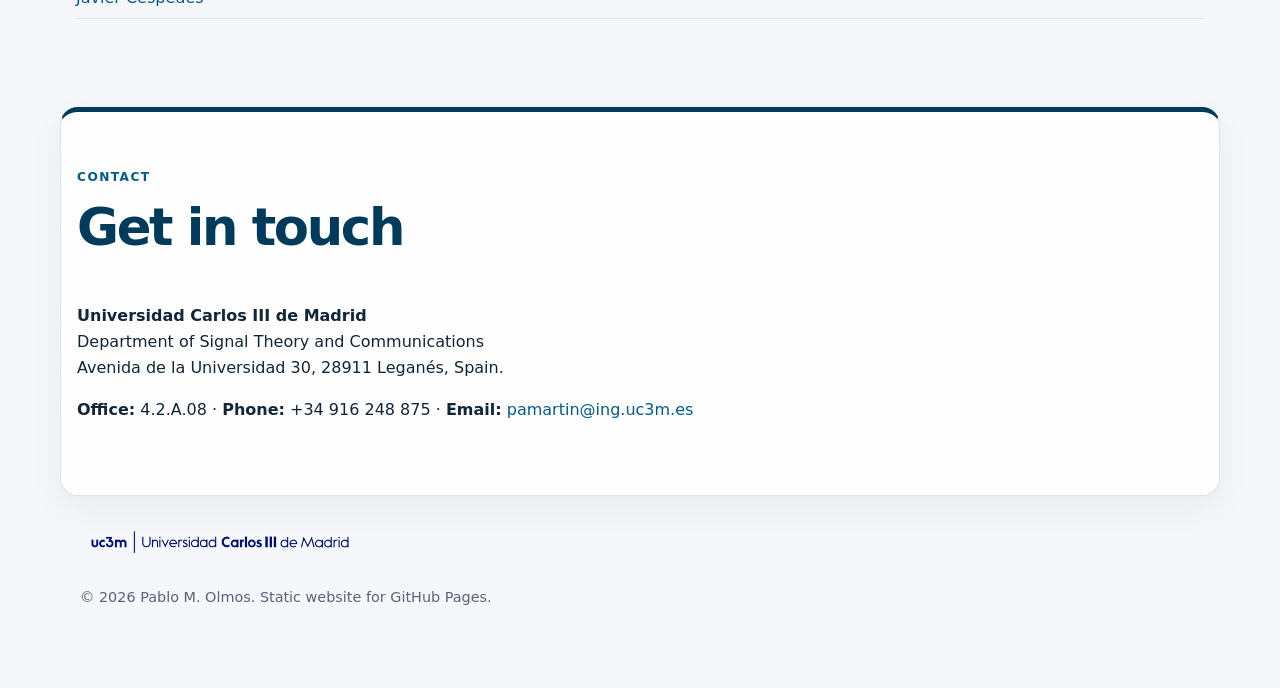
==== commit edb4b489: "update" ====
--- a/index.html
+++ b/index.html
@@ -474,7 +474,7 @@
       </div>
 
       <div class="timeline">
-        <article class="news-item"><time>October 2026</time><h3>Paper accepted at NeurIPS 2026 </h3> <p>  Our work Flow-based Spectral Kernel Learning for Nonstationary Attention has been accepted at NeurIPS 2026! Thanks to my collaborators Zi Yang, Ying Li, Alejandro Lancho, Darío C. Larese, and Michael Minyi Zhang. </p></article>
+        <article class="news-item"><time>October 2026</time><h3>Paper accepted at NeurIPS 2026 </h3> <p>  Our work Flow-based Spectral Kernel Learning for Nonstationary Attention has been accepted at NeurIPS 2026! Thanks to my collaborators Zi Yang, Ying Li, Alejandro Lancho, Darío C. Larese, and Michael Minyi Zhang. See preprint here: <a href="https://arxiv.org/abs/2610.30465" target="_blank" rel="noopener"> [Link] </a> </p></article>
         <article class="news-item"><time>September 2026</time><h3>Lecturing at 2026 Gaussian Processes Summer School </h3> <p> During <a href="https://gpss.cc/gpss26/" target="_blank" rel="noopener">GPSS </a> I will be lecturing on spectral kernel learning and latent variable models. This is the Github Repo for the material I will be presenting <a href="https://github.com/OLMOS-PM/GPSS_2026.git" target="_blank" rel="noopener"> [Link] </a>. </p></article>
         <article class="news-item"><time>September 2026</time><h3>Interview with Carles Francino in "La Ventana" (Cadena SER ) </h3><p> I was invited to discuss about my 2024 Leonardo Grant and the project “Towards Humble and Traceable Artificial Intelligence”.  This is the   <a href="https://cadenaser.com/nacional/2026/09/08/le-falta-humildad-a-chat-gpt-la-ia-no-esta-preparada-para-verificar-una-respuesta-antes-de-dartela-cadena-ser/" target="_blank" rel="noopener"> link to the interview (in spanish) </a>. </p></article>  
         <article class="news-item"><time>February 2026</time><h3>Paper published at JMLR </h3><p><a href="http://jmlr.org/papers/v27/25-1660.html" target="_blank" rel="noopener"> Robust training of implicit generative models for multivariate and heavy-tailed distributions with an invariant statistical loss </a>. José Manuel de Frutos, Manuel A. Vázquez, Pablo M. Olmos, Joaquín Míguez.</p></article>
